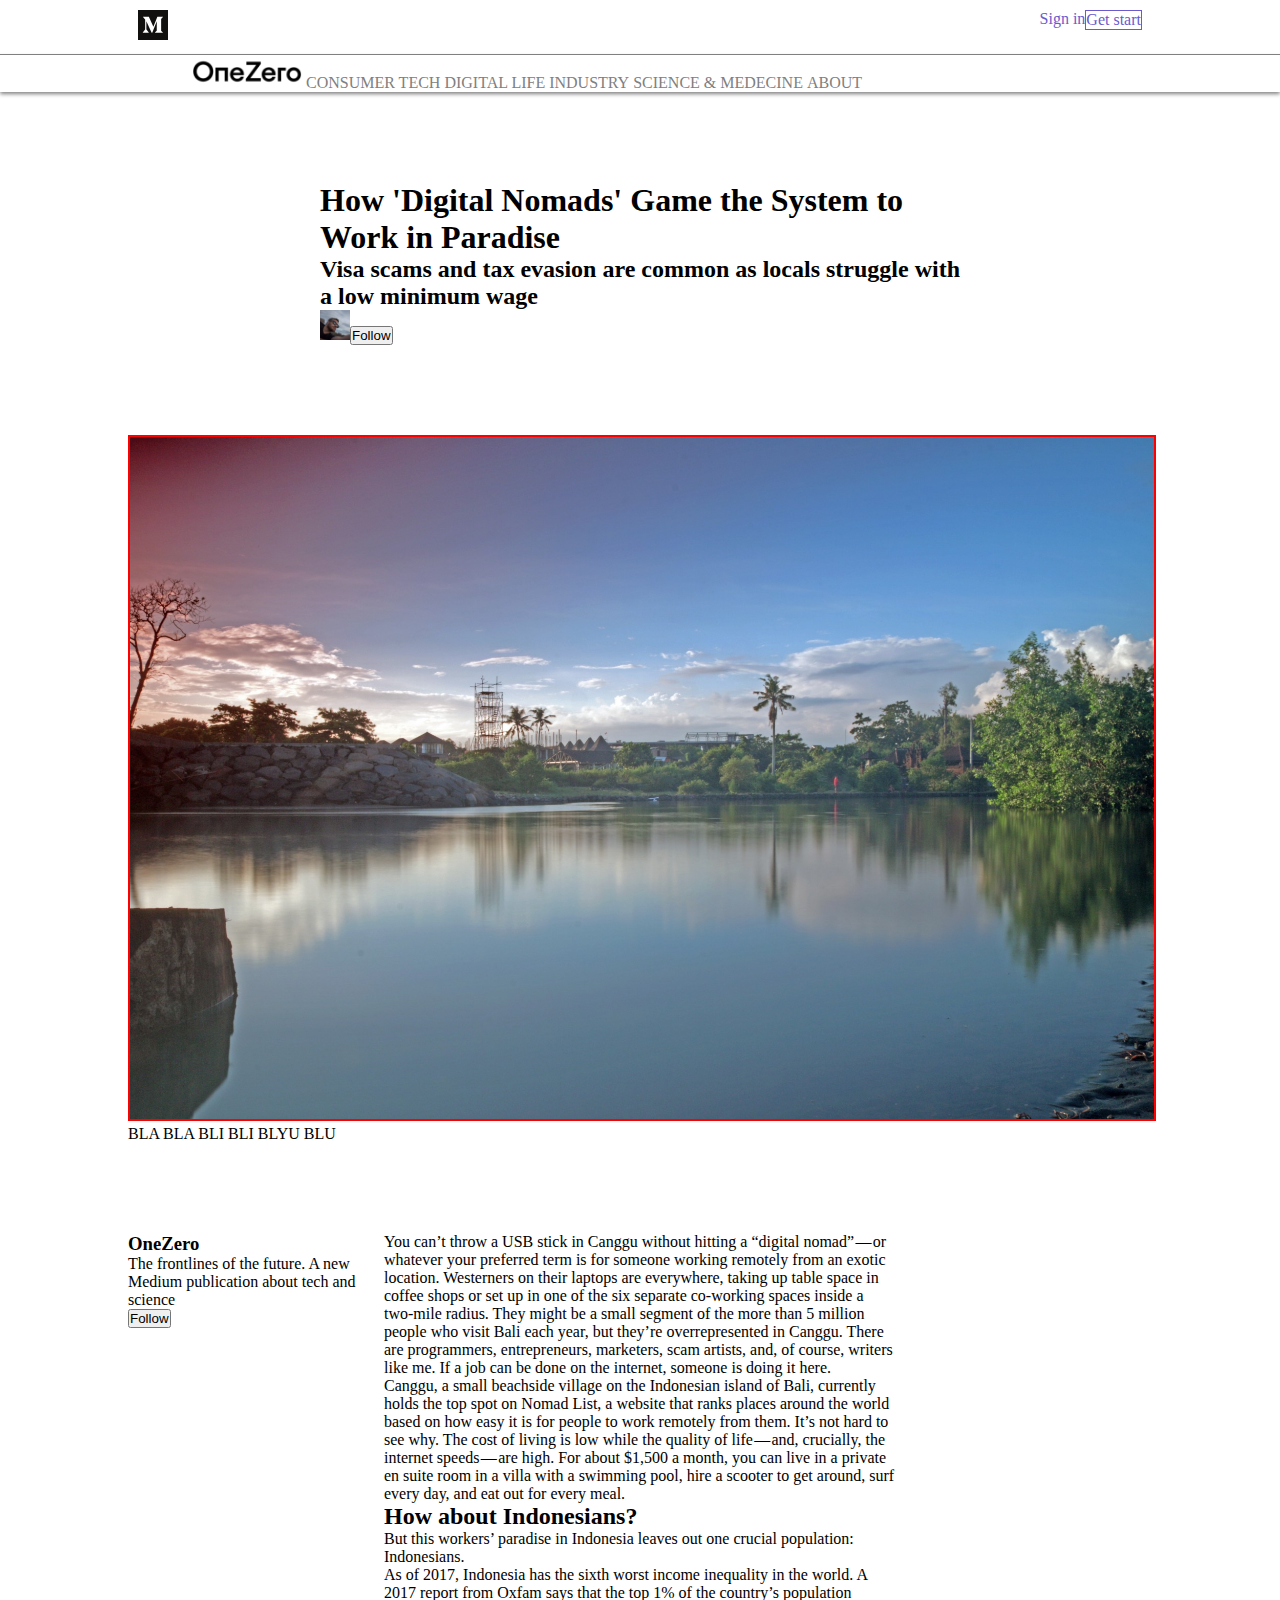
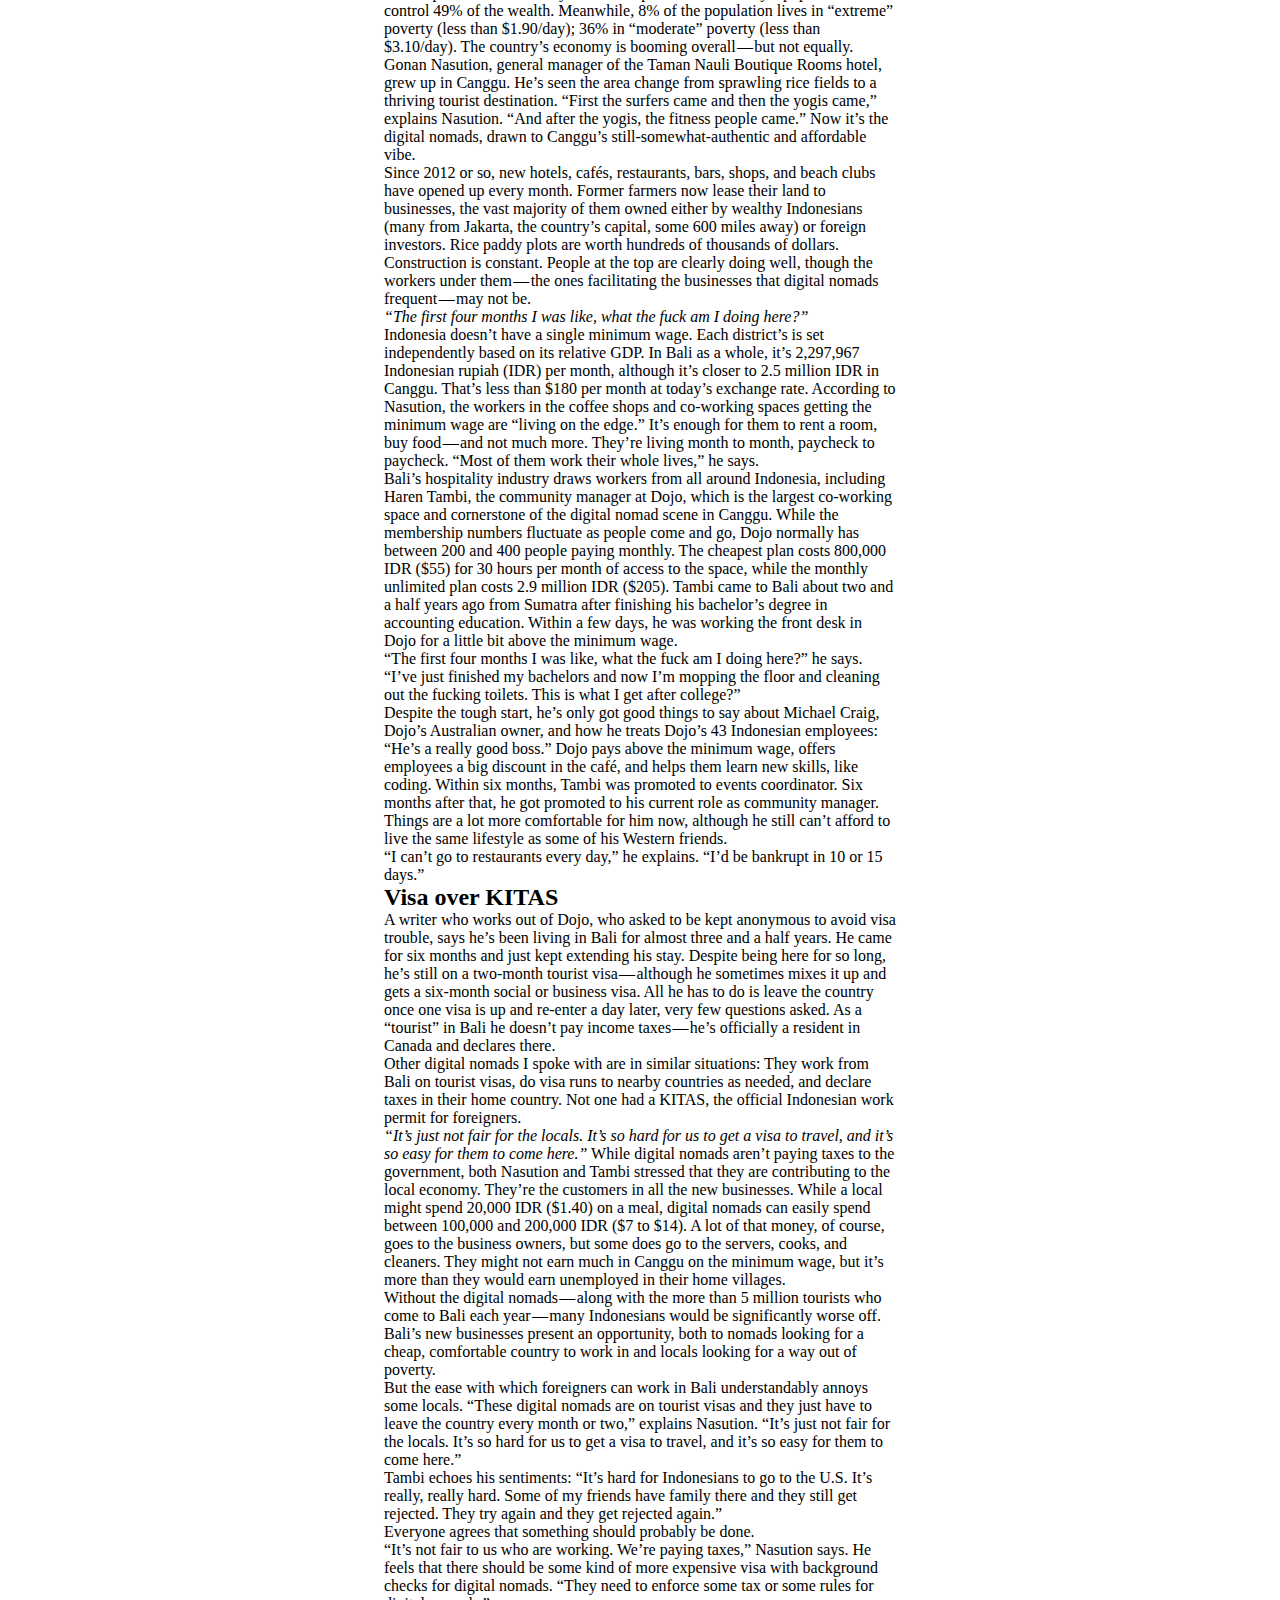
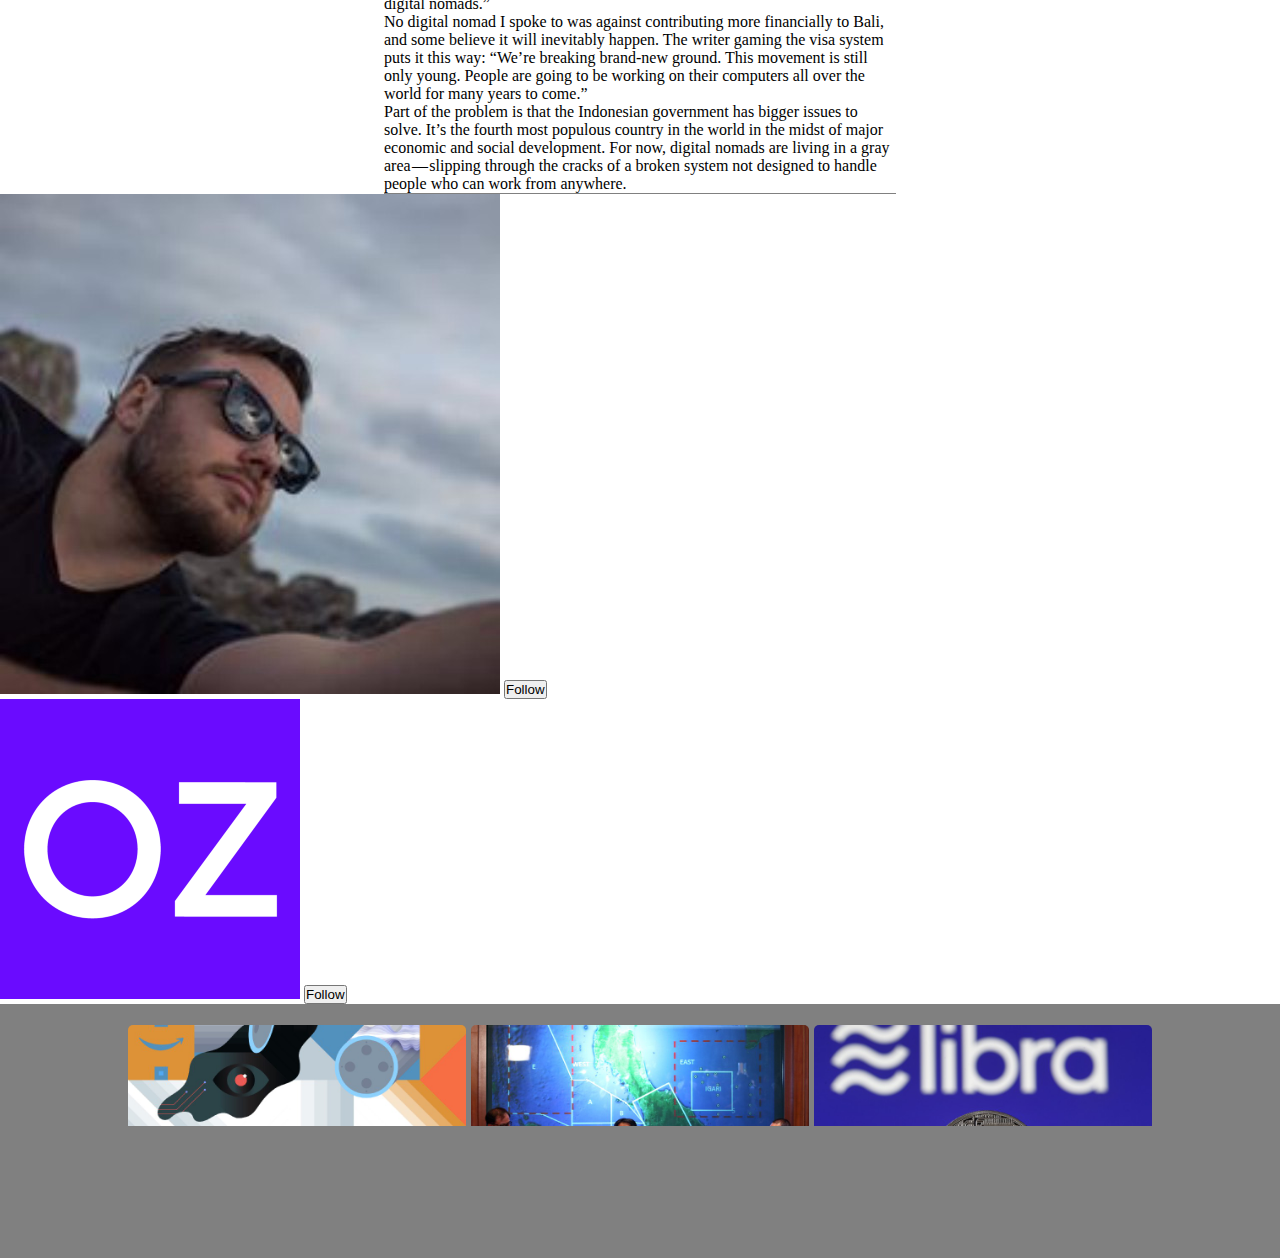
==== index.html @ bad37455 "First commit" ====
<!DOCTYPE html>
<html lang="fr">
<head>
	<title>One Zero</title>
	<meta charset="utf-8">
	<link rel="stylesheet" type="text/css" href="css/style.css">
</head>
<body>
	<!-- Navigation (MENU) -->
	<nav>
		
		<!-- Premiere barre de Navigation (MENU) -->
		<ul id=nav1>
			<li><img src="img/medium.svg" width="30px" height="30px"></li>
			<li class="nav1-1"><a href="#">Get start</a></li>
			<li class="nav1"><a href="#">Sign in</a></li>
			
		</ul>
		<!-- Deuxième barre de Navigation (MENU) -->
		<ul id="nav2">
			<li><img src="img/onezero.png" width="110px" height="auto"></li>
			<li class="nav2"><a href="#">CONSUMER TECH</a></li>
			<li class="nav2"><a href="#">DIGITAL LIFE</a></li>
			<li class="nav2"><a href="#">INDUSTRY</a></li>
			<li class="nav2"><a href="#">SCIENCE & MEDECINE</a></li>
			<li class="nav2"><a href="#">ABOUT</a></li>
		</ul>
	</nav>
	<!-- Section 1 -->
	<div id="section1">
		<h1>How 'Digital Nomads' Game the System to Work in Paradise</h1>
		<h2>Visa scams and tax evasion are common as locals struggle with a low minimum wage</h2>
		<img src="img/harry.jpeg" height="30px" width="30px"><button>Follow</button>
	</div>
	<!-- Section 2 -->
	<div id="section2">
		<img src="img/paradise.jpeg">
		<p> BLA BLA BLI BLI BLYU BLU </p>
		<!-- Faudra laisser un ptit commentaire dont j'connais même plus la balise askip -->
	</div>
	<!-- Section 3 -->
	<div id="section3">
		<h3>OneZero</h3>
		<p>The frontlines of the future. A new Medium publication about tech and science</p>
		<button>Follow</button>
	</div>
	<!-- Section 4 -->
	<section>
		<div id="section4">

<p>You can’t throw a USB stick in Canggu without hitting a “digital nomad” — or whatever your preferred term is for someone working remotely from an exotic location. Westerners on their laptops are everywhere, taking up table space in coffee shops or set up in one of the six separate co-working spaces inside a two-mile radius. They might be a small segment of the more than 5 million people who visit Bali each year, but they’re overrepresented in Canggu. There are programmers, entrepreneurs, marketers, scam artists, and, of course, writers like me. If a job can be done on the internet, someone is doing it here.</p>

<p>Canggu, a small beachside village on the Indonesian island of Bali, currently holds the top spot on Nomad List, a website that ranks places around the world based on how easy it is for people to work remotely from them. It’s not hard to see why. The cost of living is low while the quality of life — and, crucially, the internet speeds — are high. For about $1,500 a month, you can live in a private en suite room in a villa with a swimming pool, hire a scooter to get around, surf every day, and eat out for every meal.</p>

<h2> How about Indonesians? </h2>

<p>But this workers’ paradise in Indonesia leaves out one crucial population: Indonesians.</p>

<p>As of 2017, Indonesia has the sixth worst income inequality in the world. A 2017 report from Oxfam says that the top 1% of the country’s population control 49% of the wealth. Meanwhile, 8% of the population lives in “extreme” poverty (less than $1.90/day); 36% in “moderate” poverty (less than $3.10/day). The country’s economy is booming overall — but not equally.</p>

<p>Gonan Nasution, general manager of the Taman Nauli Boutique Rooms hotel, grew up in Canggu. He’s seen the area change from sprawling rice fields to a thriving tourist destination. “First the surfers came and then the yogis came,” explains Nasution. “And after the yogis, the fitness people came.” Now it’s the digital nomads, drawn to Canggu’s still-somewhat-authentic and affordable vibe.</p>

<p>Since 2012 or so, new hotels, cafés, restaurants, bars, shops, and beach clubs have opened up every month. Former farmers now lease their land to businesses, the vast majority of them owned either by wealthy Indonesians (many from Jakarta, the country’s capital, some 600 miles away) or foreign investors. Rice paddy plots are worth hundreds of thousands of dollars. Construction is constant. People at the top are clearly doing well, though the workers under them — the ones facilitating the businesses that digital nomads frequent — may not be.</p>

<i>“The first four months I was like, what the fuck am I doing here?”</i>

<p>Indonesia doesn’t have a single minimum wage. Each district’s is set independently based on its relative GDP. In Bali as a whole, it’s 2,297,967 Indonesian rupiah (IDR) per month, although it’s closer to 2.5 million IDR in Canggu. That’s less than $180 per month at today’s exchange rate. According to Nasution, the workers in the coffee shops and co-working spaces getting the minimum wage are “living on the edge.” It’s enough for them to rent a room, buy food — and not much more. They’re living month to month, paycheck to paycheck. “Most of them work their whole lives,” he says.</p>

<p>Bali’s hospitality industry draws workers from all around Indonesia, including Haren Tambi, the community manager at Dojo, which is the largest co-working space and cornerstone of the digital nomad scene in Canggu. While the membership numbers fluctuate as people come and go, Dojo normally has between 200 and 400 people paying monthly. The cheapest plan costs 800,000 IDR ($55) for 30 hours per month of access to the space, while the monthly unlimited plan costs 2.9 million IDR ($205). Tambi came to Bali about two and a half years ago from Sumatra after finishing his bachelor’s degree in accounting education. Within a few days, he was working the front desk in Dojo for a little bit above the minimum wage.</p>

<p>“The first four months I was like, what the fuck am I doing here?” he says. “I’ve just finished my bachelors and now I’m mopping the floor and cleaning out the fucking toilets. This is what I get after college?”</p>

<p>Despite the tough start, he’s only got good things to say about Michael Craig, Dojo’s Australian owner, and how he treats Dojo’s 43 Indonesian employees: “He’s a really good boss.” Dojo pays above the minimum wage, offers employees a big discount in the café, and helps them learn new skills, like coding. Within six months, Tambi was promoted to events coordinator. Six months after that, he got promoted to his current role as community manager. Things are a lot more comfortable for him now, although he still can’t afford to live the same lifestyle as some of his Western friends.</p>

<p>“I can’t go to restaurants every day,” he explains. “I’d be bankrupt in 10 or 15 days.”</p>

<h2> Visa over KITAS </h2>

<p>A writer who works out of Dojo, who asked to be kept anonymous to avoid visa trouble, says he’s been living in Bali for almost three and a half years. He came for six months and just kept extending his stay. Despite being here for so long, he’s still on a two-month tourist visa — although he sometimes mixes it up and gets a six-month social or business visa. All he has to do is leave the country once one visa is up and re-enter a day later, very few questions asked. As a “tourist” in Bali he doesn’t pay income taxes — he’s officially a resident in Canada and declares there.</p>

<p>Other digital nomads I spoke with are in similar situations: They work from Bali on tourist visas, do visa runs to nearby countries as needed, and declare taxes in their home country. Not one had a KITAS, the official Indonesian work permit for foreigners.</p>

<i>“It’s just not fair for the locals. It’s so hard for us to get a visa to travel, and it’s so easy for them to come here.”</i>

While digital nomads aren’t paying taxes to the government, both Nasution and Tambi stressed that they are contributing to the local economy. They’re the customers in all the new businesses. While a local might spend 20,000 IDR ($1.40) on a meal, digital nomads can easily spend between 100,000 and 200,000 IDR ($7 to $14). A lot of that money, of course, goes to the business owners, but some does go to the servers, cooks, and cleaners. They might not earn much in Canggu on the minimum wage, but it’s more than they would earn unemployed in their home villages.</p>

<p>Without the digital nomads — along with the more than 5 million tourists who come to Bali each year — many Indonesians would be significantly worse off. Bali’s new businesses present an opportunity, both to nomads looking for a cheap, comfortable country to work in and locals looking for a way out of poverty.</p>

<p>But the ease with which foreigners can work in Bali understandably annoys some locals. “These digital nomads are on tourist visas and they just have to leave the country every month or two,” explains Nasution. “It’s just not fair for the locals. It’s so hard for us to get a visa to travel, and it’s so easy for them to come here.”</p>

<p>Tambi echoes his sentiments: “It’s hard for Indonesians to go to the U.S. It’s really, really hard. Some of my friends have family there and they still get rejected. They try again and they get rejected again.”</p>
<p>Everyone agrees that something should probably be done.</p>

<p>“It’s not fair to us who are working. We’re paying taxes,” Nasution says. He feels that there should be some kind of more expensive visa with background checks for digital nomads. “They need to enforce some tax or some rules for digital nomads.”</p>
<p>No digital nomad I spoke to was against contributing more financially to Bali, and some believe it will inevitably happen. The writer gaming the visa system puts it this way: “We’re breaking brand-new ground. This movement is still only young. People are going to be working on their computers all over the world for many years to come.”</p>

<p>Part of the problem is that the Indonesian government has bigger issues to solve. It’s the fourth most populous country in the world in the midst of major economic and social development. For now, digital nomads are living in a gray area — slipping through the cracks of a broken system not designed to handle people who can work from anywhere.<p>
		</div>
	</section>
	<!-- Section 5 -->
	<div id="section5">
		<div>
			<img src="img/harry.jpeg">
			<button>Follow</button>
		</div>

		<div>
			<img src="img/oz.png">
			<button>Follow</button>
		</div>
	</div>
	<!-- Section 6 -->
	<div id="section6">
		<div class="bloclink">
		<div class="link1">
			<a href="amazon.fr"><img src="img/amazon.jpeg"></a>

		</div>
		<div class="link2">
			<a href=""><img src="img/malaysia.jpeg"></a>

		</div>
		<div class="link3">
			<a href=""><img src="img/libra.jpeg"></a>

		</div>
	</div>
</div>
</body>
</html>
---- css/style.css ----
* {
	margin: 0;
	padding: 0;
	/*text-align: center;*/
}

/*///////////MENU//////////*/

#nav1{
	border-bottom: 1px solid grey;
	padding: 10px;
}
	#nav1 li{
		display: inline-flex;
	}
	#nav1 a{
		text-decoration: none;
		color: #6A5ACD;
	}
	#nav1 img{
		margin-left: 10vw;
	}
	.nav1{
		float: right;
	}
	.nav1-1{
		float:right;
		border:1px solid #6A5ACD;
		margin-right: 10vw;
	}

#nav2{
	box-shadow: 0px 2px 4px grey;
	padding-left: 5vw;
}

	#nav2 li{
		display: inline-flex;
	}
	#nav2 a{
		text-decoration: none;
		color: grey;
	}
	#nav2 img{
		margin-left: 10vw;
	}
/* SECTION1 */
div#section1{
	margin-top: 10vh;
	width: 50vw;
	margin-left: 25vw;
}

/* SECTION2 */

div#section2{
	margin-top: 10vh;
	width: 80vw;
	margin-left: 10vw;
}
div#section2 img{
	width: 80vw;
	border: red 2px solid;
}

/* SECTION3 */

div#section3{
	margin-top: 10vh;
	width: 20vw;
	margin-left: 10vw;
	float: left;
}

div#section4{
	margin-top: 10vh;
	width: 40vw;
	margin-left: 30vw;

	border-bottom: 1px solid grey;
}
/*
div#section5 img{
	width: 80vw;
	margin-left: 30vw;
	border: red 2px solid;
}
*/
div#section6{
	background-color: grey;
	padding-bottom: 10%;

}


.bloclink{
	width: 80vw;
	margin-left: 10vw;
}
.link1 img{
	width: 33%;
	float:left;
	border-top-right-radius: 5px;
	border-top-left-radius:  5px;
}

.link2 img{
	width: 33%;
	float: left;
	margin-right: 0.5%;
	margin-left: 0.5%;
	border-top-right-radius: 5px;
	border-top-left-radius:  5px;
}

.link3 img{
	width:33%;
	border-top-right-radius: 5px;
	border-top-left-radius:  5px;
}

div#section6 img{
	margin-top: 2%;
}
/*///////////MENU//////////*/
/*
#nav1{
	width:80vw;
}
#nav2{
	width:80vw;
}


#nav2 a{
	text-decoration: none;
}
.nav2{float:right;}


/*///////////////////*/


.img img{
	width: 100%;
}


/*////////////////////////*/




/*/////////TEXTE///////////*/


div#section1{
	width:80vw;
	width: 50%;
	margin-top: 40px;
	padding : 0px 100px 0px 10px;
	margin-left: 20%;
}
div#section3{
	width: 20%;
	margin-top: 40px;
	float: left;
	display:inline-block;

}

div#section4{
	width: 50%;
	margin-top: 40px;
	padding : 0px 100px 0px 10px;
	margin-left: 20%;

}  */
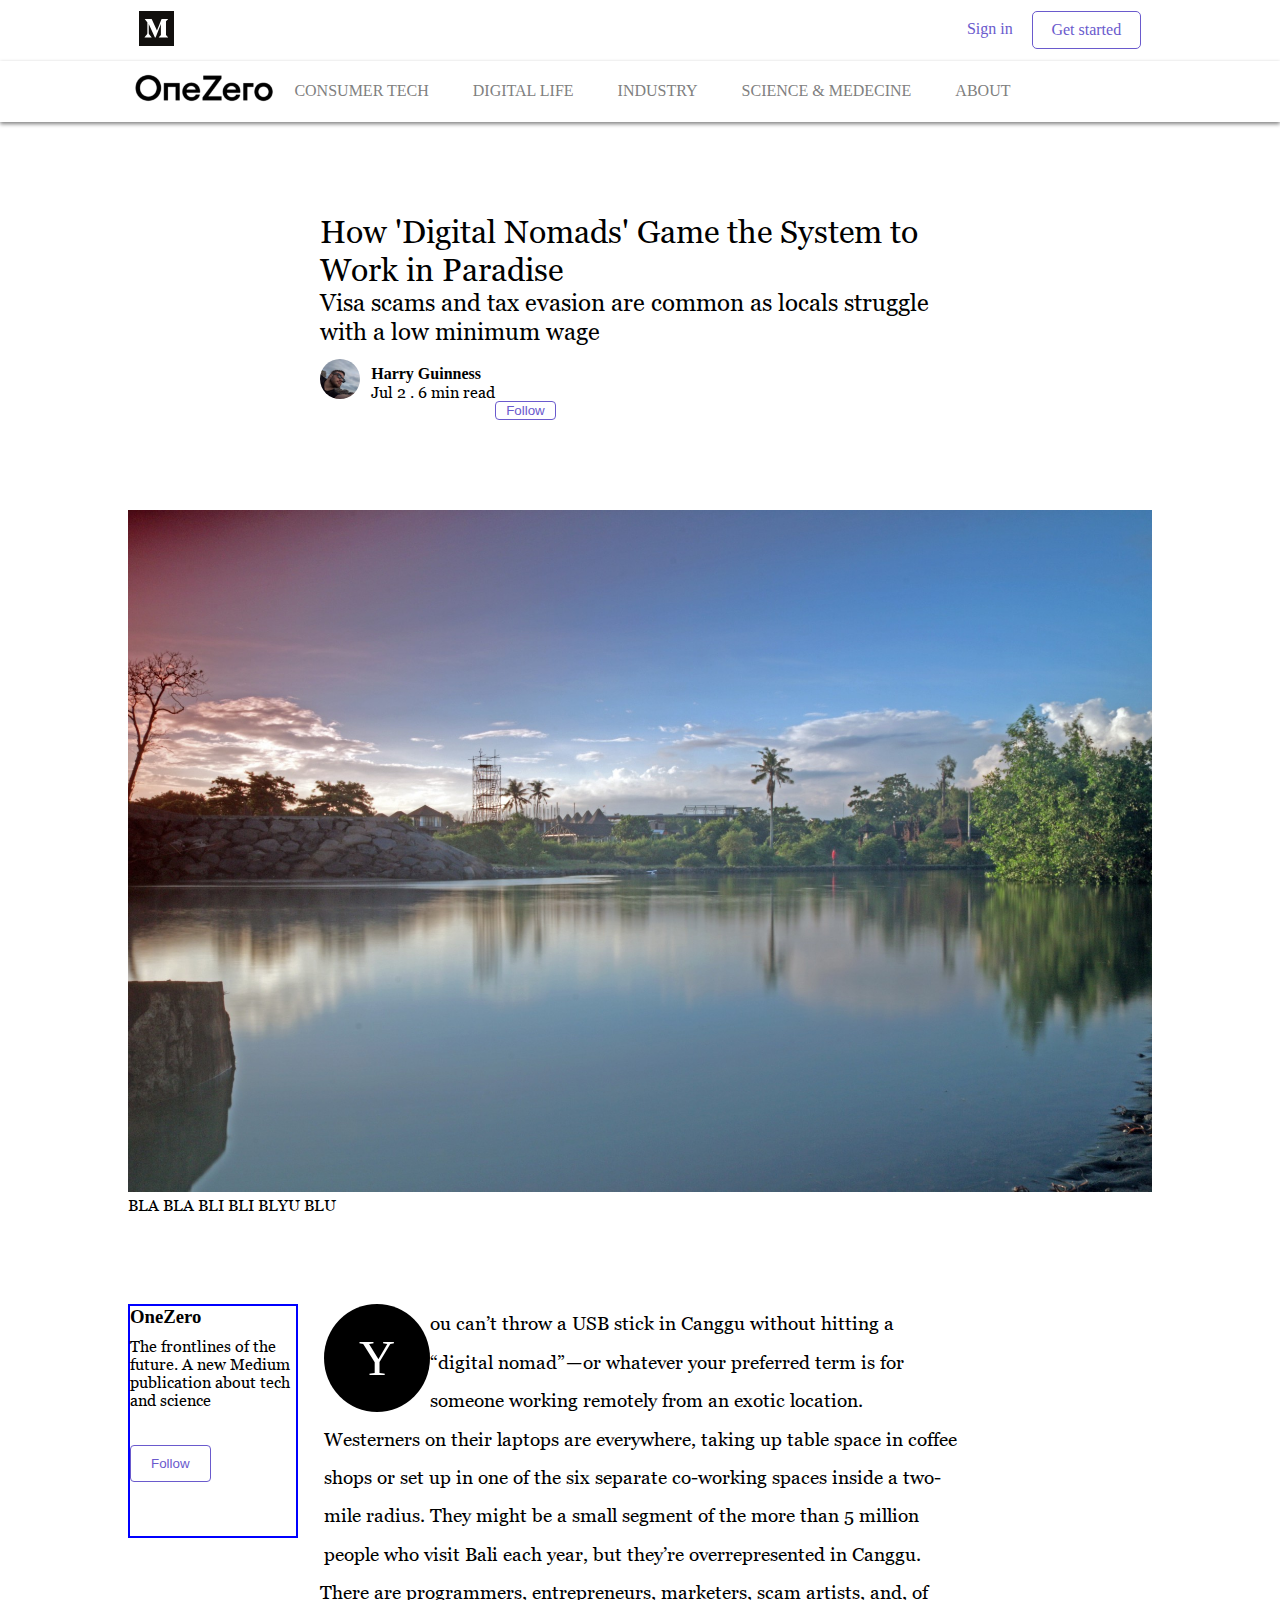
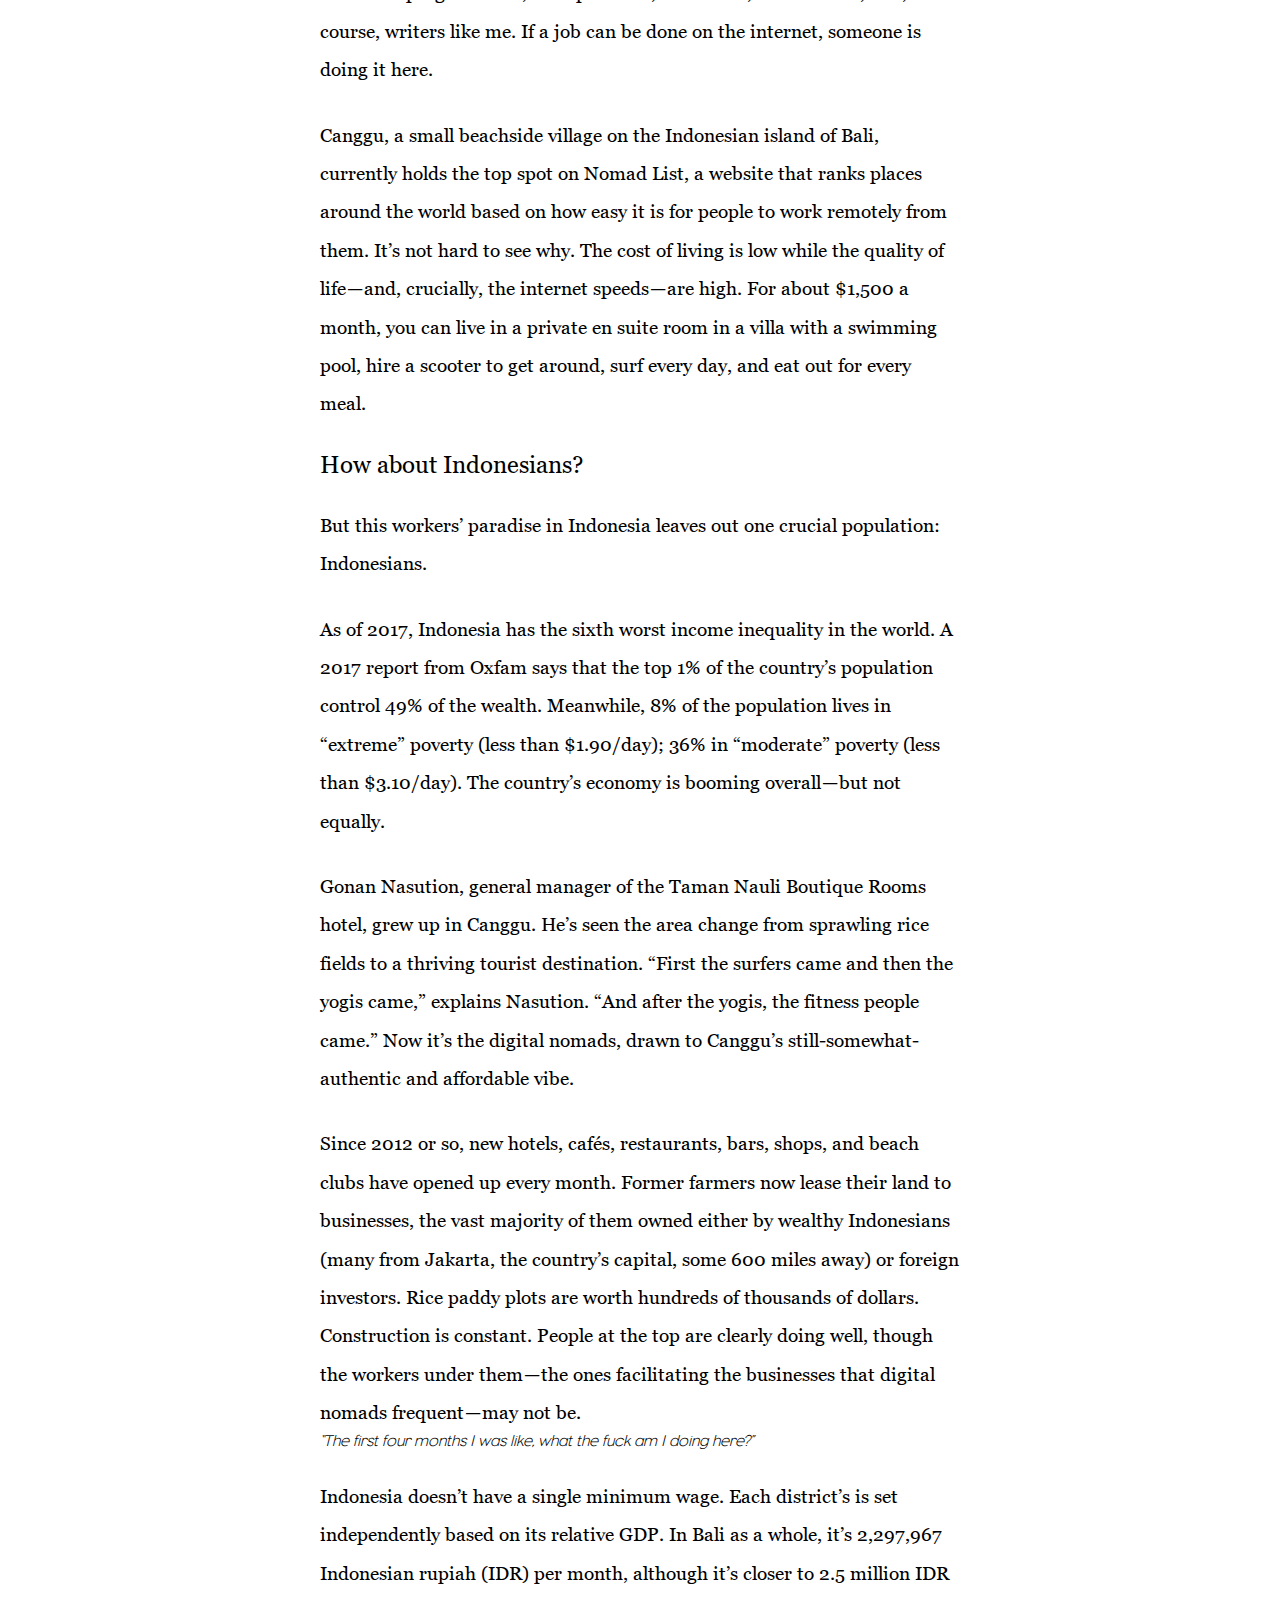
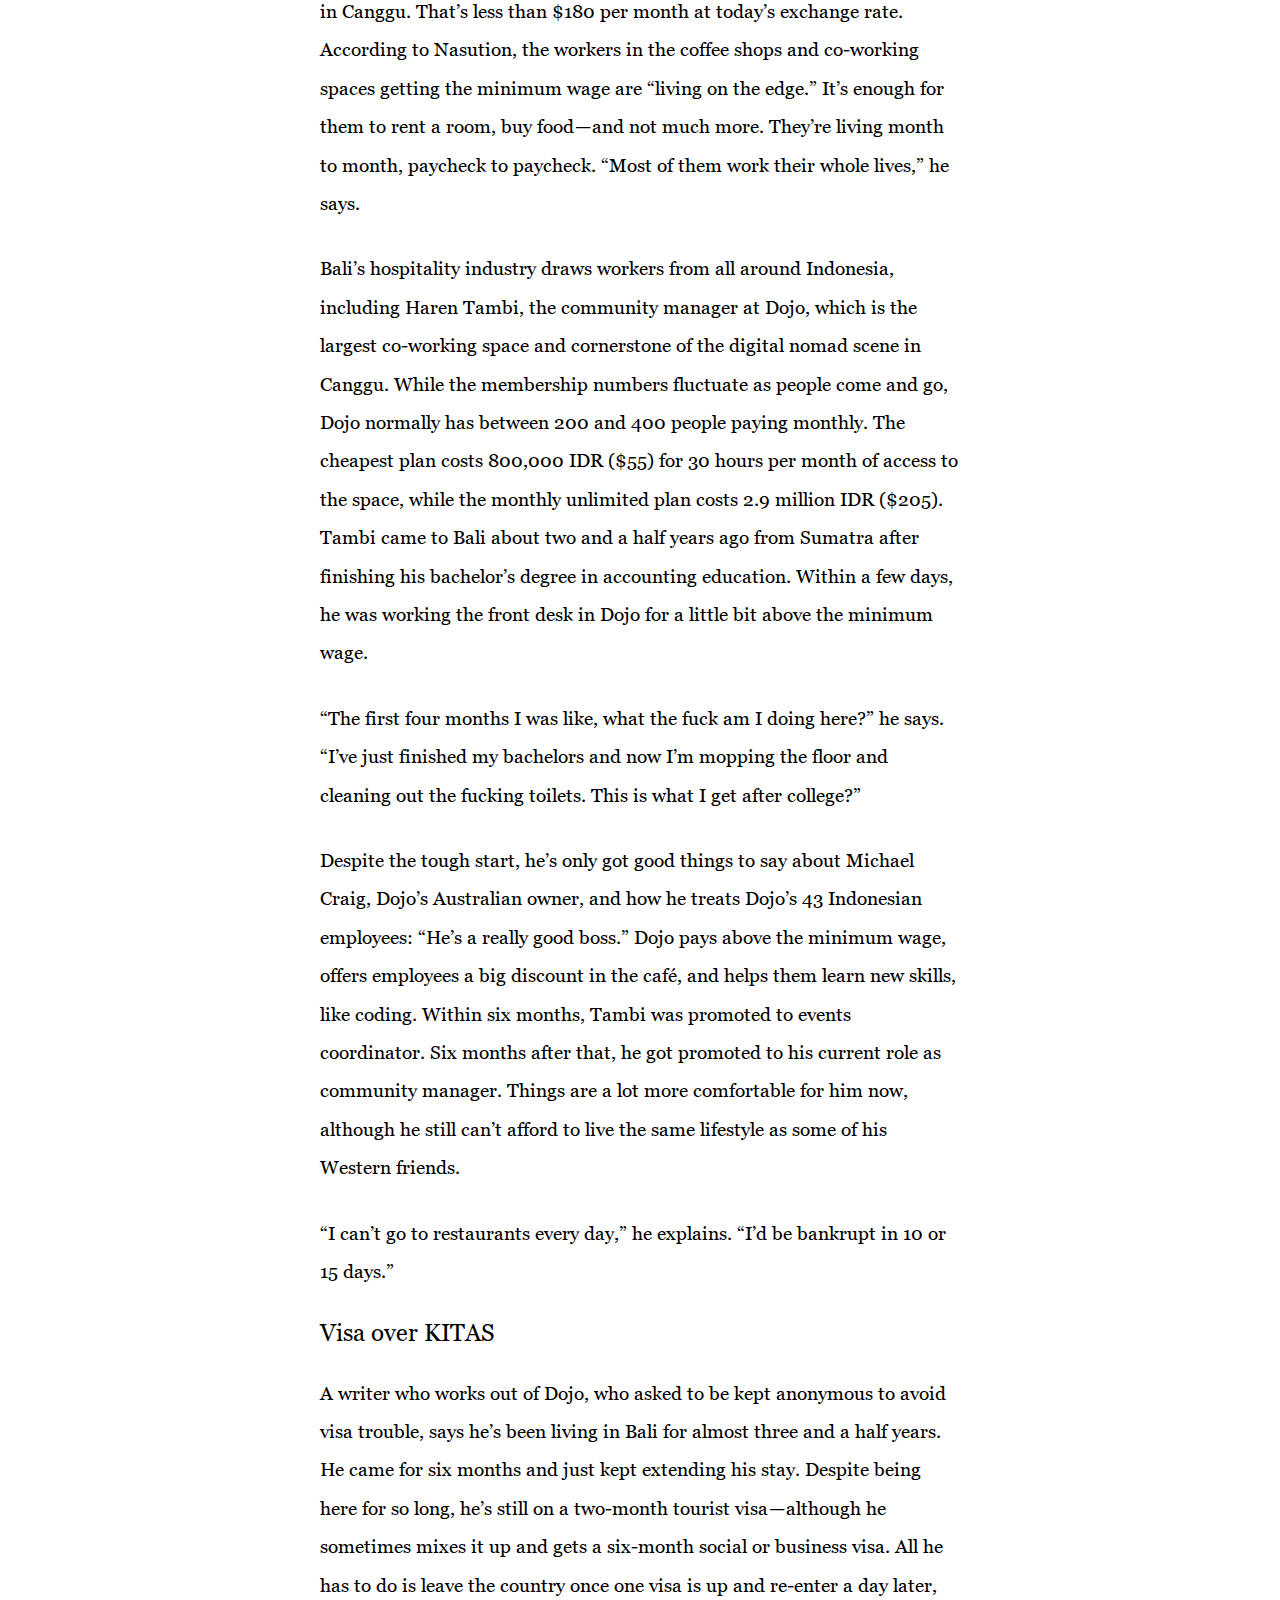
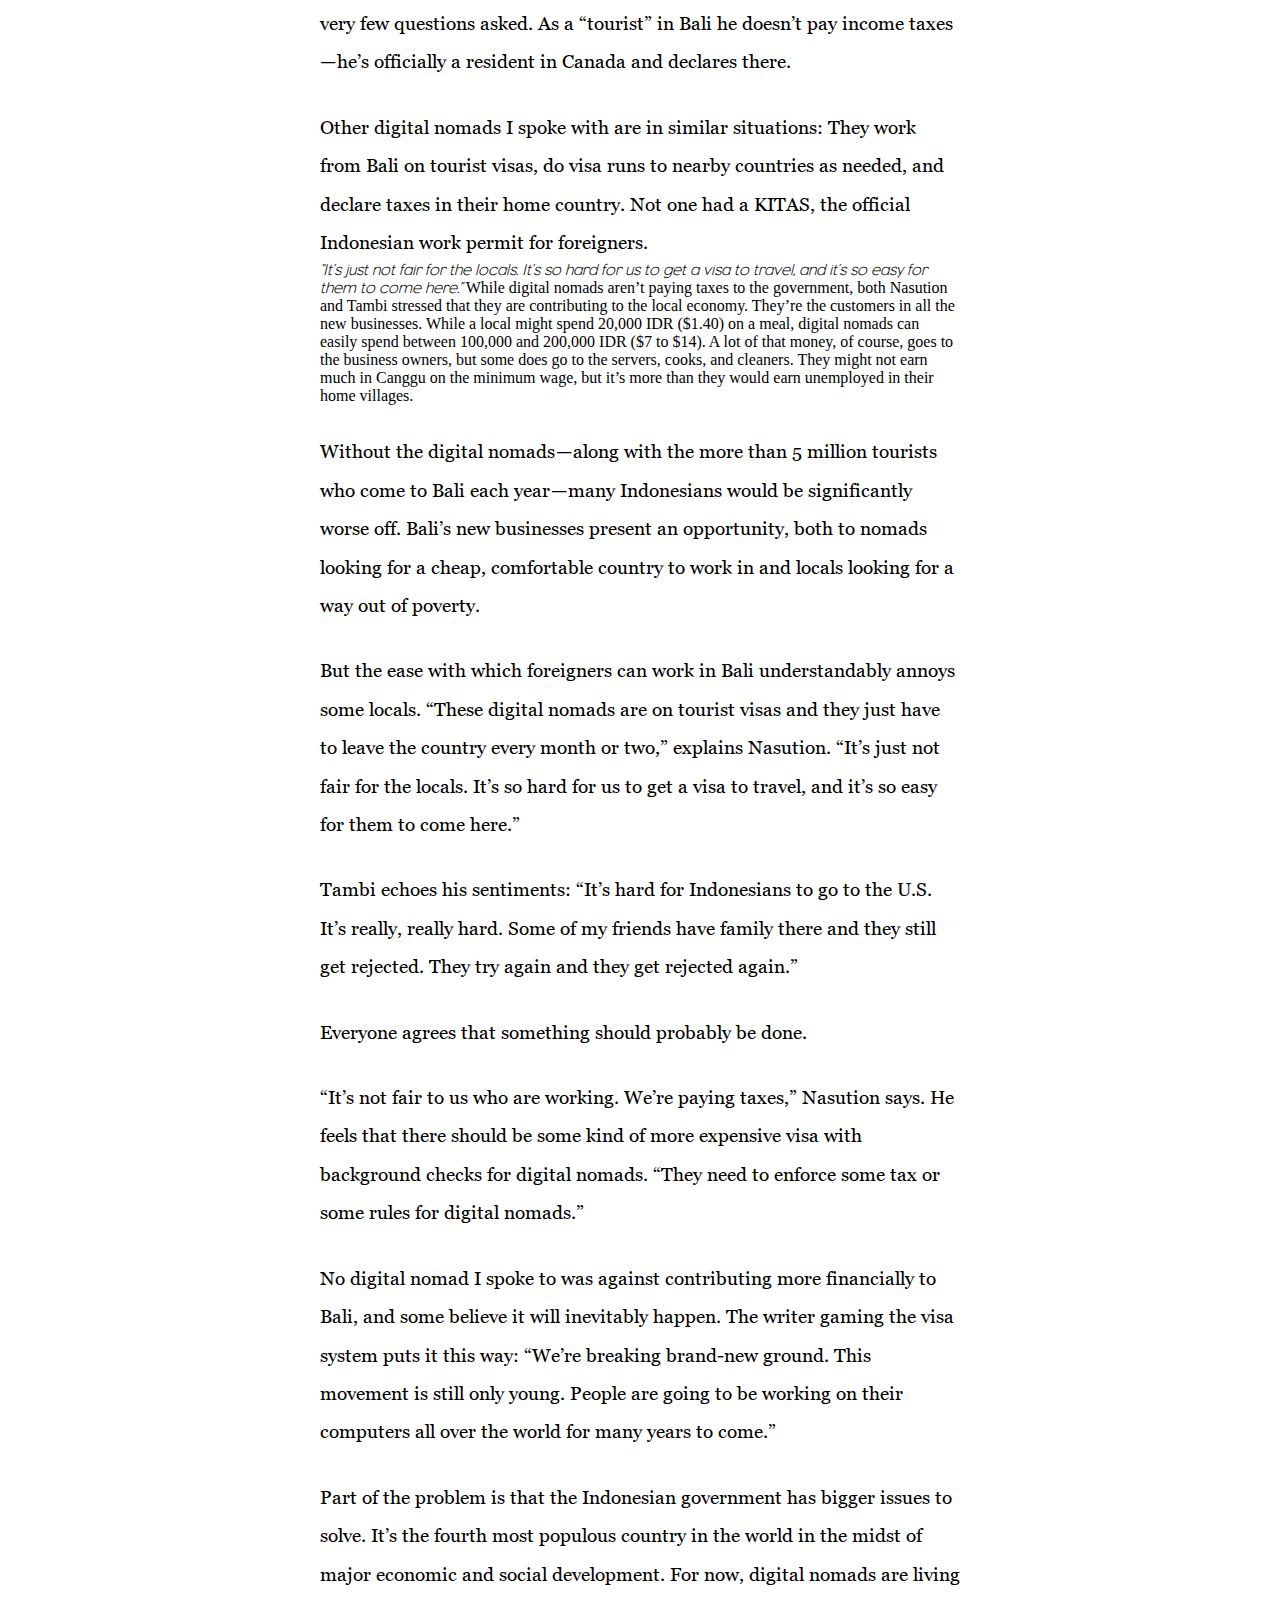
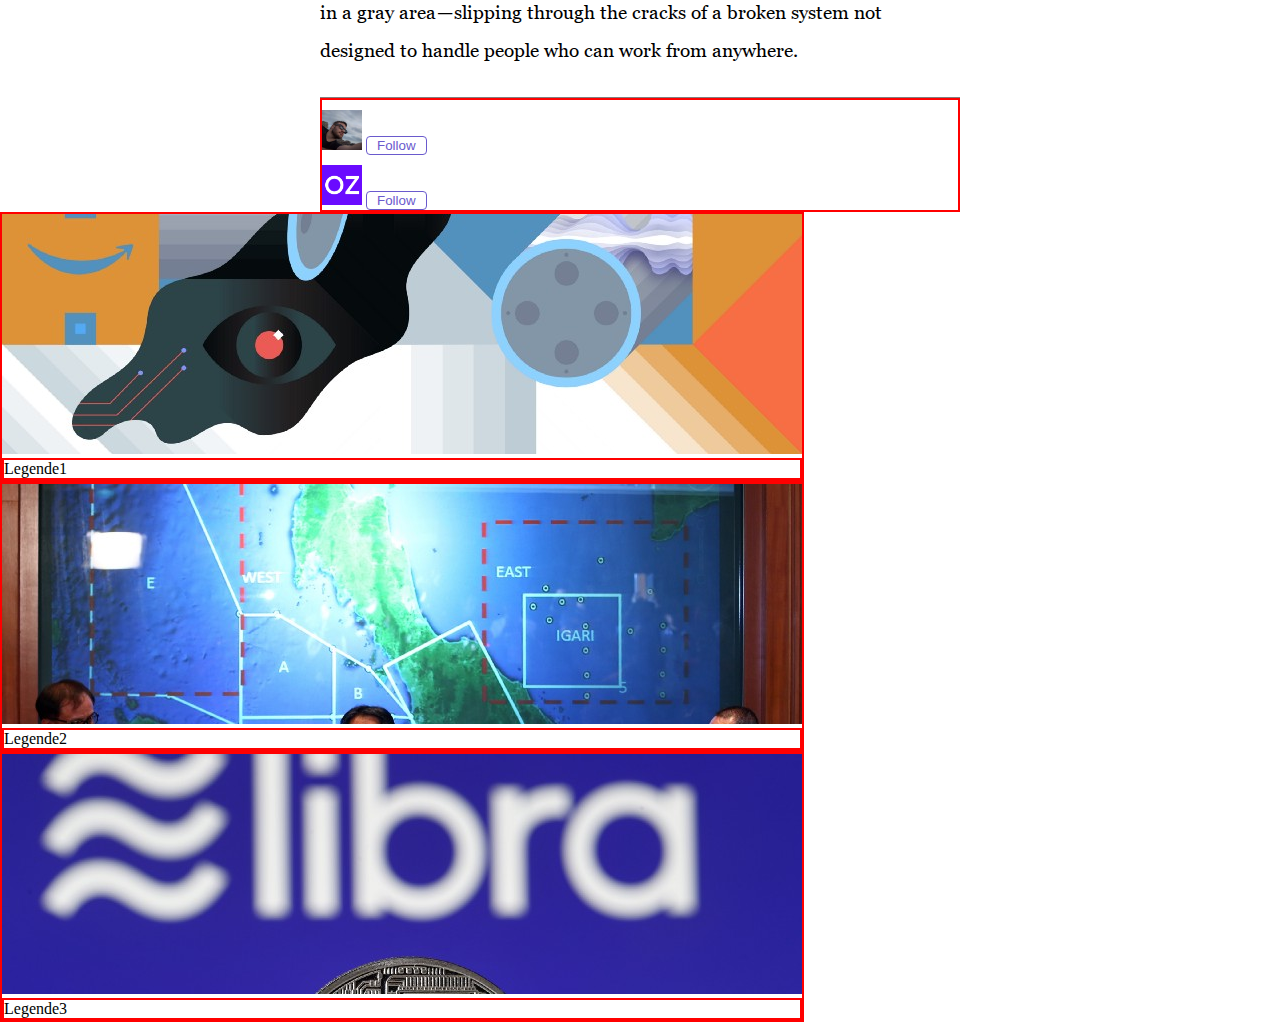
==== commit 27639c0a: "Second commit" ====
--- a/index.html
+++ b/index.html
@@ -4,21 +4,21 @@
 	<title>One Zero</title>
 	<meta charset="utf-8">
 	<link rel="stylesheet" type="text/css" href="css/style.css">
+	<link rel="stylesheet" type="text/css" href="css/fonts.css">
 </head>
 <body>
+			<!-- Barre du haut -->
+		<div id=nav1>
+			<img src="img/medium.svg" width="35px" height="35px">
+			<a class="nav1-1" href="#">Get started</a>
+			<a class="nav1" href="#">Sign in</a>
+			
+		</div>
 	<!-- Navigation (MENU) -->
 	<nav>
-		
-		<!-- Premiere barre de Navigation (MENU) -->
-		<ul id=nav1>
-			<li><img src="img/medium.svg" width="30px" height="30px"></li>
-			<li class="nav1-1"><a href="#">Get start</a></li>
-			<li class="nav1"><a href="#">Sign in</a></li>
-			
-		</ul>
-		<!-- Deuxième barre de Navigation (MENU) -->
+
+		<img src="img/onezero.png" width="140px" height="auto" style="margin-top:0.5%; margin-left:10.5vw;float:left">
 		<ul id="nav2">
-			<li><img src="img/onezero.png" width="110px" height="auto"></li>
 			<li class="nav2"><a href="#">CONSUMER TECH</a></li>
 			<li class="nav2"><a href="#">DIGITAL LIFE</a></li>
 			<li class="nav2"><a href="#">INDUSTRY</a></li>
@@ -30,7 +30,14 @@
 	<div id="section1">
 		<h1>How 'Digital Nomads' Game the System to Work in Paradise</h1>
 		<h2>Visa scams and tax evasion are common as locals struggle with a low minimum wage</h2>
-		<img src="img/harry.jpeg" height="30px" width="30px"><button>Follow</button>
+		<img src="img/harry.jpeg" height="40px" width="40px" style="float:left; display: block; border-radius: 100%; margin: 2% 0">
+	</div>
+		<div class="blocx">
+			<div style="float:left">
+		<h4>Harry Guinness</h4>
+		<p>Jul 2 . 6 min read</p>
+	</div>
+		<button>Follow</button>
 	</div>
 	<!-- Section 2 -->
 	<div id="section2">
@@ -41,14 +48,14 @@
 	<!-- Section 3 -->
 	<div id="section3">
 		<h3>OneZero</h3>
-		<p>The frontlines of the future. A new Medium publication about tech and science</p>
-		<button>Follow</button>
+		<p style="margin-top: 1vh">The frontlines of the future. A new Medium publication about tech and science</p>
+		<button class="button">Follow</button>
 	</div>
 	<!-- Section 4 -->
 	<section>
 		<div id="section4">
 
-<p>You can’t throw a USB stick in Canggu without hitting a “digital nomad” — or whatever your preferred term is for someone working remotely from an exotic location. Westerners on their laptops are everywhere, taking up table space in coffee shops or set up in one of the six separate co-working spaces inside a two-mile radius. They might be a small segment of the more than 5 million people who visit Bali each year, but they’re overrepresented in Canggu. There are programmers, entrepreneurs, marketers, scam artists, and, of course, writers like me. If a job can be done on the internet, someone is doing it here.</p>
+<span style="font-size:50px; float:left; border-radius:50%; background-color: black; padding: 25px 35px; color: white;">Y</span><p>ou can’t throw a USB stick in Canggu without hitting a “digital nomad” — or whatever your preferred term is for someone working remotely from an exotic location. Westerners on their laptops are everywhere, taking up table space in coffee shops or set up in one of the six separate co-working spaces inside a two-mile radius. They might be a small segment of the more than 5 million people who visit Bali each year, but they’re overrepresented in Canggu. There are programmers, entrepreneurs, marketers, scam artists, and, of course, writers like me. If a job can be done on the internet, someone is doing it here.</p>
 
 <p>Canggu, a small beachside village on the Indonesian island of Bali, currently holds the top spot on Nomad List, a website that ranks places around the world based on how easy it is for people to work remotely from them. It’s not hard to see why. The cost of living is low while the quality of life — and, crucially, the internet speeds — are high. For about $1,500 a month, you can live in a private en suite room in a villa with a swimming pool, hire a scooter to get around, surf every day, and eat out for every meal.</p>
 
@@ -100,30 +107,30 @@
 	<!-- Section 5 -->
 	<div id="section5">
 		<div>
-			<img src="img/harry.jpeg">
+			<img src="img/harry.jpeg" height="40px" width="40px">
 			<button>Follow</button>
 		</div>
 
 		<div>
-			<img src="img/oz.png">
+			<img src="img/oz.png" height="40px" width="40px">
 			<button>Follow</button>
 		</div>
 	</div>
 	<!-- Section 6 -->
 	<div id="section6">
 		<div class="bloclink">
-		<div class="link1">
+
+		<figure><div class="link1">
 			<a href="amazon.fr"><img src="img/amazon.jpeg"></a>
+		</div><figcaption>Legende1</figcaption></figure>
 
-		</div>
-		<div class="link2">
+		<figure><div class="link2">
 			<a href=""><img src="img/malaysia.jpeg"></a>
+		</div><figcaption>Legende2</figcaption></figure>
 
-		</div>
-		<div class="link3">
+		<figure><div class="link3">
 			<a href=""><img src="img/libra.jpeg"></a>
-
-		</div>
+		</div><figcaption>Legende3</figcaption></figure>
 	</div>
 </div>
 </body>
--- a/css/style.css
+++ b/css/style.css
@@ -1,3 +1,4 @@
+/*/////////////////GENERAL////////////////*/
 
 * {
 	margin: 0;
@@ -5,38 +6,61 @@
 	/*text-align: center;*/
 }
 
+button{
+  	background-color: transparent;
+  	color: #6A5ACD;
+  	padding: 1px 10px;
+  	border: 1px solid #6A5ACD;
+ 	border-radius: 4px;
+  	cursor: pointer;
+  	margin-top: 4vh;
+}
+
+h1, h2, p{
+	font-family:'Georgia Regular';font-weight:normal;
+}
+i{
+	font-family:'IT Encore Sans Light Regular';font-weight:normal;
+}
 /*///////////MENU//////////*/
 
 #nav1{
-	border-bottom: 1px solid grey;
-	padding: 10px;
+	border-bottom: 0px solid grey;
+	padding: 11px;
 }
 	#nav1 li{
-		display: inline-flex;
+		
 	}
 	#nav1 a{
 		text-decoration: none;
 		color: #6A5ACD;
+		display: inline-flex;
 	}
 	#nav1 img{
 		margin-left: 10vw;
 	}
 	.nav1{
 		float: right;
+		padding: 0.7% 1.5%;
 	}
 	.nav1-1{
 		float:right;
 		border:1px solid #6A5ACD;
 		margin-right: 10vw;
+		padding: 0.7% 1.5%;
+		border-radius: 5px;
 	}
 
 #nav2{
 	box-shadow: 0px 2px 4px grey;
 	padding-left: 5vw;
+	padding-top: 0.5vw;
+	padding-bottom: 0.5vw;
 }
 
 	#nav2 li{
 		display: inline-flex;
+		padding: 15px 20px;
 	}
 	#nav2 a{
 		text-decoration: none;
@@ -52,6 +76,10 @@
 	margin-left: 25vw;
 }
 
+div.blocx{
+	margin: 1.5%;
+	margin-left: 29vw;
+}
 /* SECTION2 */
 
 div#section2{
@@ -59,70 +87,99 @@
 	width: 80vw;
 	margin-left: 10vw;
 }
-div#section2 img{
-	width: 80vw;
-	border: red 2px solid;
-}
+	div#section2 img{
+		width: 80vw;
+	}
 
 /* SECTION3 */
 
 div#section3{
 	margin-top: 10vh;
-	width: 20vw;
+	margin-right: 2vw;
+	width: 13vw;
 	margin-left: 10vw;
 	float: left;
-}
+	padding-bottom: 6vh;
+	border-bottom: 1px solid grey;
+	border: 2px solid blue;
+}
+
+.button{
+  	background-color: transparent;
+  	color: #6A5ACD;
+  	padding: 10px 20px;
+  	border: 1px solid #6A5ACD;
+ 	border-radius: 4px;
+  	cursor: pointer;
+  	margin-top: 4vh;
+}
+/* SECTION4 */
 
 div#section4{
 	margin-top: 10vh;
-	width: 40vw;
-	margin-left: 30vw;
-
+	width: 50vw;
+	margin-left: 25vw;
 	border-bottom: 1px solid grey;
 }
+	div#section4 p{
+		margin-top: 3vh;
+		line-height: 2em;
+		font-size: 1.2em;
+	}
+	div#section4 h2{
+		margin-top: 3vh;
+	}
+
+div#section5{
+	margin-left: 25vw;
+	margin-right: 25vw;
+	border: red 2px solid;
+}
+
 /*
-div#section5 img{
-	width: 80vw;
-	margin-left: 30vw;
-	border: red 2px solid;
-}
-*/
 div#section6{
 	background-color: grey;
 	padding-bottom: 10%;
 
 }
-
-
-.bloclink{
-	width: 80vw;
-	margin-left: 10vw;
-}
-.link1 img{
-	width: 33%;
-	float:left;
-	border-top-right-radius: 5px;
-	border-top-left-radius:  5px;
-}
-
-.link2 img{
-	width: 33%;
-	float: left;
-	margin-right: 0.5%;
-	margin-left: 0.5%;
-	border-top-right-radius: 5px;
-	border-top-left-radius:  5px;
-}
-
-.link3 img{
-	width:33%;
-	border-top-right-radius: 5px;
-	border-top-left-radius:  5px;
-}
-
+	.bloclink{
+		width: 80vw;
+		margin-left: 10vw;
+	}
+/*	.link1 img{
+			width: 33%;
+			float:left;
+			border-top-right-radius: 5px;
+			border-top-left-radius:  5px;
+		}
+
+		.link2 img{
+			width: 33%;
+			float: left;
+			margin-right: 0.5%;
+			margin-left: 0.5%;
+			border-top-right-radius: 5px;
+			border-top-left-radius:  5px;
+		}
+
+		.link3 img{
+			width:33%;
+			border-top-right-radius: 5px;
+			border-top-left-radius:  5px;
+		} */
+
+
+figcaption{
+	border: 2px solid red;
+}
+figure{float:left;
+	border: 2px solid red;
+}
+/*
 div#section6 img{
 	margin-top: 2%;
-}
+} */
+
 /*///////////MENU//////////*/
 /*
 #nav1{
--- a/css/fonts.css
+++ b/css/fonts.css
@@ -0,0 +1,68 @@
+/*///////////////////FONT-FACE//////////////////*/
+
+
+
+/*/////////ENCORE SANS//////////*/
+@font-face {
+font-family: 'IT Encore Sans Book Regular';
+font-style: normal;
+font-weight: normal;
+src: local('IT Encore Sans Book Regular'), url('../fonts/IT Encore Sans Book.woff') format('woff');
+}
+
+
+@font-face {
+font-family: 'IT Encore Sans Light Regular';
+font-style: normal;
+font-weight: normal;
+src: local('IT Encore Sans Light Regular'), url('../fonts/IT Encore Sans Light.woff') format('woff');
+}
+
+
+@font-face {
+font-family: 'IT Encore Sans Black Regular';
+font-style: normal;
+font-weight: normal;
+src: local('IT Encore Sans Black Regular'), url('../fonts/IT Encore Sans Black.woff') format('woff');
+}
+
+
+@font-face {
+font-family: 'IT Encore Sans Bold Regular';
+font-style: normal;
+font-weight: normal;
+src: local('IT Encore Sans Bold Regular'), url('../fonts/IT Encore Sans Bold.woff') format('woff');
+}
+
+/*///////////GEORGIA/////////*/
+
+@font-face {
+font-family: 'Georgia Regular';
+font-style: normal;
+font-weight: normal;
+src: local('Georgia Regular'), url('../fonts/georgia.woff') format('woff');
+}
+
+
+@font-face {
+font-family: 'Georgia Italic';
+font-style: normal;
+font-weight: normal;
+src: local('Georgia Italic'), url('../fonts/georgiai.woff') format('woff');
+}
+
+
+@font-face {
+font-family: 'Georgia Bold';
+font-style: normal;
+font-weight: normal;
+src: local('Georgia Bold'), url('../fonts/georgiab.woff') format('woff');
+}
+
+
+@font-face {
+font-family: 'Georgia Bold Italic';
+font-style: normal;
+font-weight: normal;
+src: local('Georgia Bold Italic'), url('../fonts/georgiaz.woff') format('woff');
+}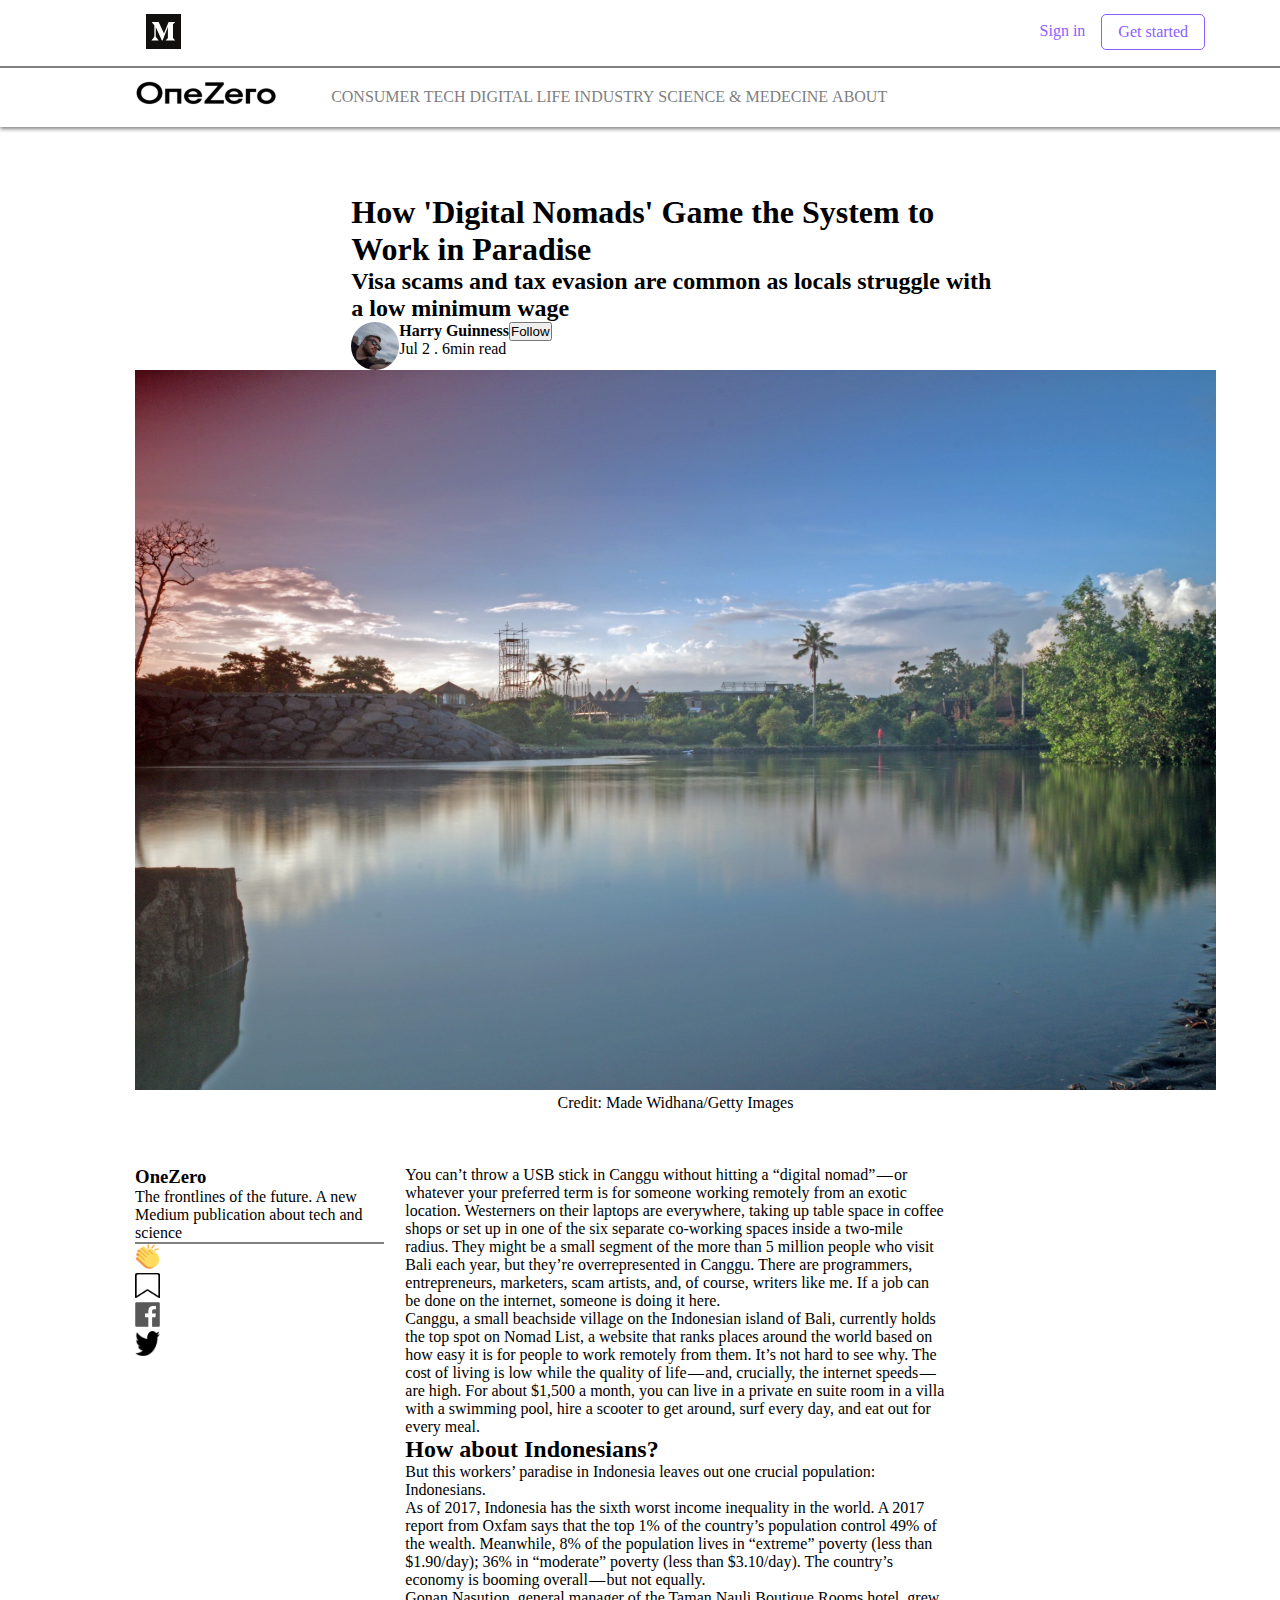
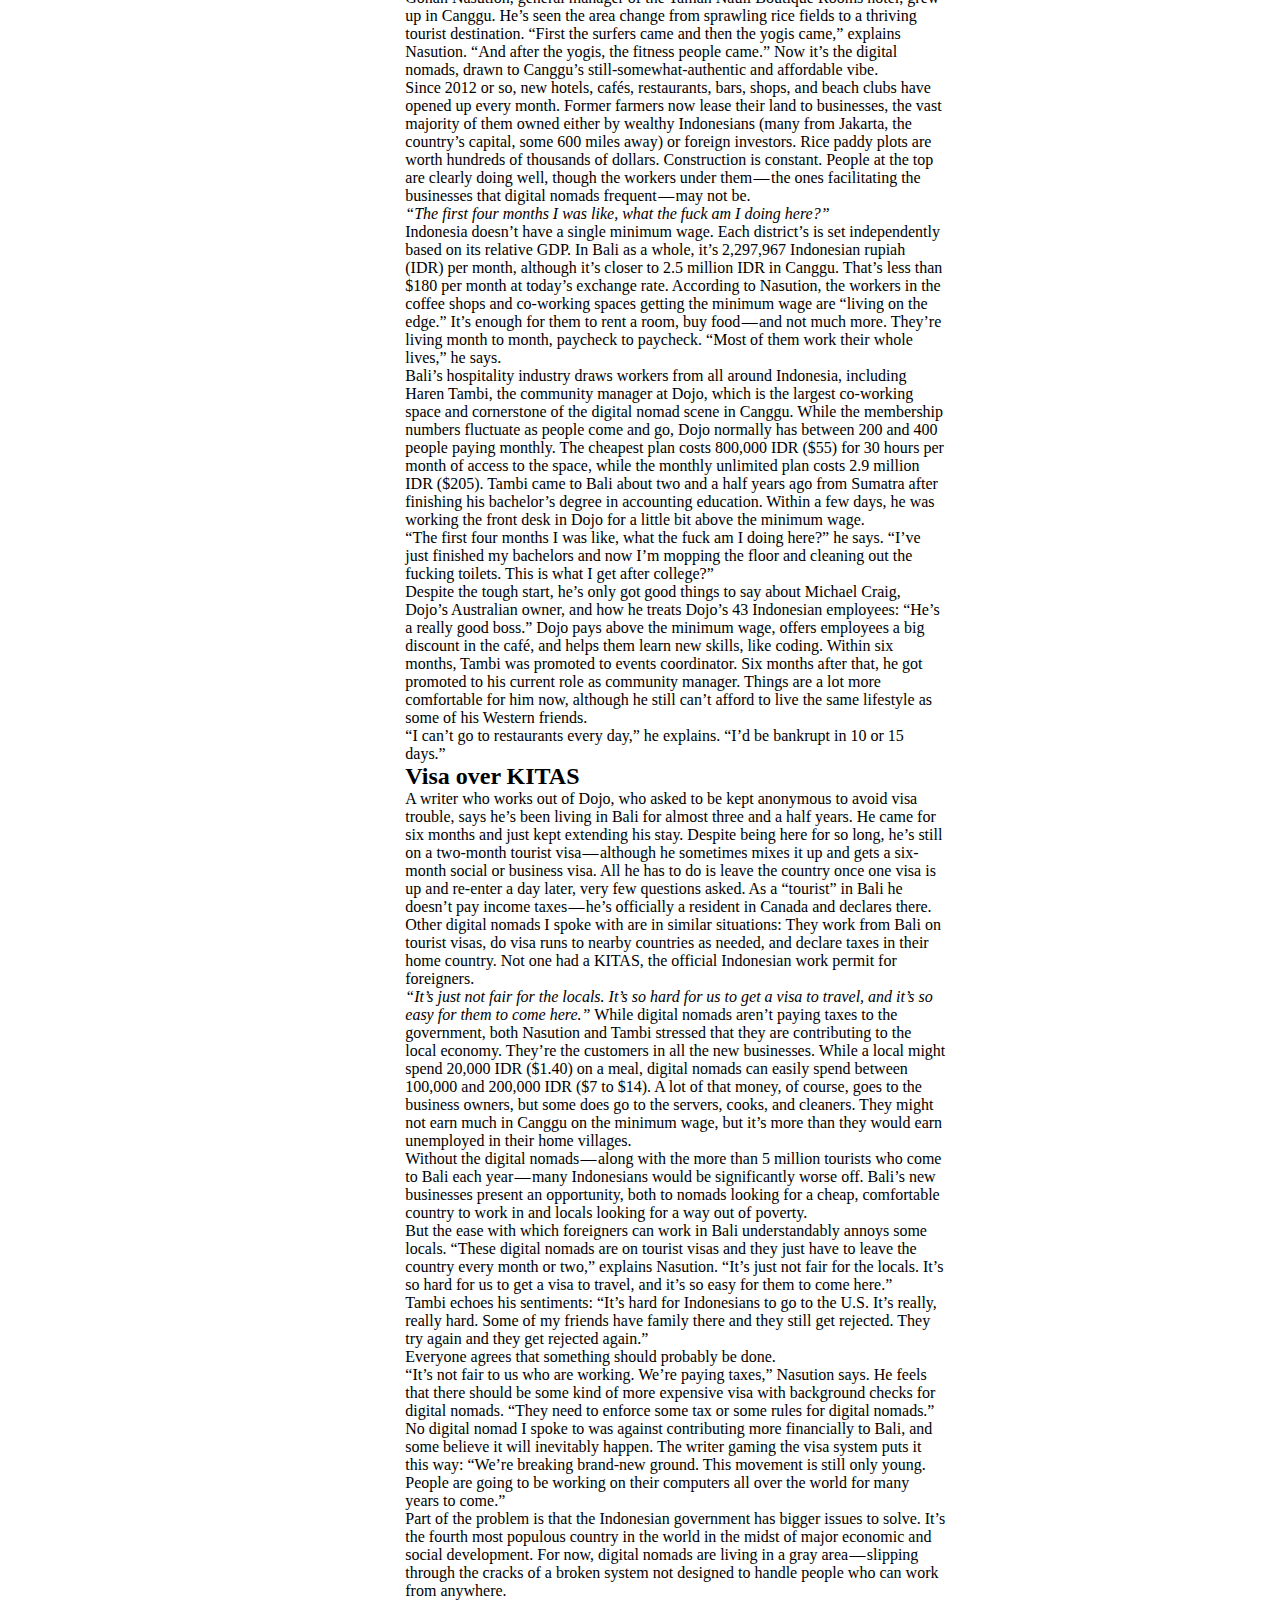
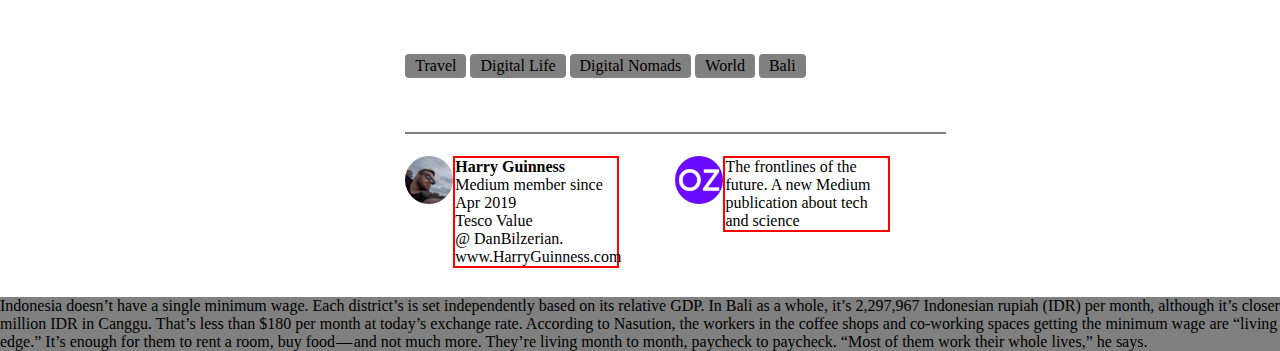
==== commit a51965f6: "third commit" ====
--- a/index.html
+++ b/index.html
@@ -1,137 +1,158 @@
 <!DOCTYPE html>
-<html lang="fr">
+<html>
 <head>
-	<title>One Zero</title>
 	<meta charset="utf-8">
 	<link rel="stylesheet" type="text/css" href="css/style.css">
-	<link rel="stylesheet" type="text/css" href="css/fonts.css">
+	<title>One Zero</title>
 </head>
 <body>
-			<!-- Barre du haut -->
-		<div id=nav1>
-			<img src="img/medium.svg" width="35px" height="35px">
-			<a class="nav1-1" href="#">Get started</a>
-			<a class="nav1" href="#">Sign in</a>
-			
-		</div>
-	<!-- Navigation (MENU) -->
+	<!-- MENU 1 -->
+	<div id="nav1">
+		<img src="img/medium.svg" width="35px" height="35px" style="margin-left: 10%;">
+		<a class="nav1-1" href="#">Get started</a>
+		<a class="nav1-2" href="#">Sign in</a>
+	</div>
+	<!-- MENU 2 -->
 	<nav>
-
-		<img src="img/onezero.png" width="140px" height="auto" style="margin-top:0.5%; margin-left:10.5vw;float:left">
+		<img src="img/onezero.png" width="142px" height="36px" style="margin: 0.5% 4% 0% 10%;float:left">
 		<ul id="nav2">
-			<li class="nav2"><a href="#">CONSUMER TECH</a></li>
-			<li class="nav2"><a href="#">DIGITAL LIFE</a></li>
-			<li class="nav2"><a href="#">INDUSTRY</a></li>
-			<li class="nav2"><a href="#">SCIENCE & MEDECINE</a></li>
-			<li class="nav2"><a href="#">ABOUT</a></li>
+			<li class="nav2-1"><a href="#">CONSUMER TECH</a></li>
+			<li class="nav2-1"><a href="#">DIGITAL LIFE</a></li>
+			<li class="nav2-1"><a href="#">INDUSTRY</a></li>
+			<li class="nav2-1"><a href="#">SCIENCE & MEDECINE</a></li>
+			<li class="nav2-1"><a href="#">ABOUT</a></li>
 		</ul>
 	</nav>
-	<!-- Section 1 -->
-	<div id="section1">
-		<h1>How 'Digital Nomads' Game the System to Work in Paradise</h1>
-		<h2>Visa scams and tax evasion are common as locals struggle with a low minimum wage</h2>
-		<img src="img/harry.jpeg" height="40px" width="40px" style="float:left; display: block; border-radius: 100%; margin: 2% 0">
+	<div id="all">
+		<!-- SECTION 1 -->
+		<section>
+			<div id="section1">
+				<h1>How 'Digital Nomads' Game the System to Work in Paradise</h1>
+				<h2>Visa scams and tax evasion are common as locals struggle with a low minimum wage</h2>
+					<div id="follow1">
+						<img src="img/harry.jpeg">
+						<div id="follow1-1">
+							<h4>Harry Guinness</h4>
+							<p>Jul 2 . 6min read</p>
+						</div>
+					</div>
+					<button>Follow</button>
+			</div>
+			<img src="">
+		</section>
+		<!-- SECTION 2 -->
+		<section>
+			<div id="section2">
+				<figure>
+					<img src="img/paradise.jpeg">
+					<figcaption>Credit: Made Widhana/Getty Images</figcaption>
+				</figure>
+			</div>
+		</section>
+		<!-- SECTION 3 -->
+		<section>
+			<div id="section3">
+				<div id="section3-1">
+				<h3>OneZero</h3>
+				<p>The frontlines of the future. A new Medium publication about tech and science</p>	
+				</div>
+				<div id="section3-2">
+					<img src="img/clap.png"><br/>
+					<img src="img/bookmark.png"><br/>
+					<img src="img/facebook.png"><br/>
+					<img src="img/twitter.png"><br/>
+				</div>
+			</div>
+		</section>
+		<!-- SECTION 4 -->
+		<section>
+			<div id="section4">
+				<p>You can’t throw a USB stick in Canggu without hitting a “digital nomad” — or whatever your preferred term is for someone working remotely from an exotic location. Westerners on their laptops are everywhere, taking up table space in coffee shops or set up in one of the six separate co-working spaces inside a two-mile radius. They might be a small segment of the more than 5 million people who visit Bali each year, but they’re overrepresented in Canggu. There are programmers, entrepreneurs, marketers, scam artists, and, of course, writers like me. If a job can be done on the internet, someone is doing it here.</p>
+
+				<p>Canggu, a small beachside village on the Indonesian island of Bali, currently holds the top spot on Nomad List, a website that ranks places around the world based on how easy it is for people to work remotely from them. It’s not hard to see why. The cost of living is low while the quality of life — and, crucially, the internet speeds — are high. For about $1,500 a month, you can live in a private en suite room in a villa with a swimming pool, hire a scooter to get around, surf every day, and eat out for every meal.</p>
+
+				<h2> How about Indonesians? </h2>
+
+				<p>But this workers’ paradise in Indonesia leaves out one crucial population: Indonesians.</p>
+
+				<p>As of 2017, Indonesia has the sixth worst income inequality in the world. A 2017 report from Oxfam says that the top 1% of the country’s population control 49% of the wealth. Meanwhile, 8% of the population lives in “extreme” poverty (less than $1.90/day); 36% in “moderate” poverty (less than $3.10/day). The country’s economy is booming overall — but not equally.</p>
+
+				<p>Gonan Nasution, general manager of the Taman Nauli Boutique Rooms hotel, grew up in Canggu. He’s seen the area change from sprawling rice fields to a thriving tourist destination. “First the surfers came and then the yogis came,” explains Nasution. “And after the yogis, the fitness people came.” Now it’s the digital nomads, drawn to Canggu’s still-somewhat-authentic and affordable vibe.</p>
+
+				<p>Since 2012 or so, new hotels, cafés, restaurants, bars, shops, and beach clubs have opened up every month. Former farmers now lease their land to businesses, the vast majority of them owned either by wealthy Indonesians (many from Jakarta, the country’s capital, some 600 miles away) or foreign investors. Rice paddy plots are worth hundreds of thousands of dollars. Construction is constant. People at the top are clearly doing well, though the workers under them — the ones facilitating the businesses that digital nomads frequent — may not be.</p>
+
+				<i>“The first four months I was like, what the fuck am I doing here?”</i>
+
+				<p>Indonesia doesn’t have a single minimum wage. Each district’s is set independently based on its relative GDP. In Bali as a whole, it’s 2,297,967 Indonesian rupiah (IDR) per month, although it’s closer to 2.5 million IDR in Canggu. That’s less than $180 per month at today’s exchange rate. According to Nasution, the workers in the coffee shops and co-working spaces getting the minimum wage are “living on the edge.” It’s enough for them to rent a room, buy food — and not much more. They’re living month to month, paycheck to paycheck. “Most of them work their whole lives,” he says.</p>
+
+				<p>Bali’s hospitality industry draws workers from all around Indonesia, including Haren Tambi, the community manager at Dojo, which is the largest co-working space and cornerstone of the digital nomad scene in Canggu. While the membership numbers fluctuate as people come and go, Dojo normally has between 200 and 400 people paying monthly. The cheapest plan costs 800,000 IDR ($55) for 30 hours per month of access to the space, while the monthly unlimited plan costs 2.9 million IDR ($205). Tambi came to Bali about two and a half years ago from Sumatra after finishing his bachelor’s degree in accounting education. Within a few days, he was working the front desk in Dojo for a little bit above the minimum wage.</p>
+
+				<p>“The first four months I was like, what the fuck am I doing here?” he says. “I’ve just finished my bachelors and now I’m mopping the floor and cleaning out the fucking toilets. This is what I get after college?”</p>
+
+				<p>Despite the tough start, he’s only got good things to say about Michael Craig, Dojo’s Australian owner, and how he treats Dojo’s 43 Indonesian employees: “He’s a really good boss.” Dojo pays above the minimum wage, offers employees a big discount in the café, and helps them learn new skills, like coding. Within six months, Tambi was promoted to events coordinator. Six months after that, he got promoted to his current role as community manager. Things are a lot more comfortable for him now, although he still can’t afford to live the same lifestyle as some of his Western friends.</p>
+
+				<p>“I can’t go to restaurants every day,” he explains. “I’d be bankrupt in 10 or 15 days.”</p>
+
+				<h2> Visa over KITAS </h2>
+
+				<p>A writer who works out of Dojo, who asked to be kept anonymous to avoid visa trouble, says he’s been living in Bali for almost three and a half years. He came for six months and just kept extending his stay. Despite being here for so long, he’s still on a two-month tourist visa — although he sometimes mixes it up and gets a six-month social or business visa. All he has to do is leave the country once one visa is up and re-enter a day later, very few questions asked. As a “tourist” in Bali he doesn’t pay income taxes — he’s officially a resident in Canada and declares there.</p>
+
+				<p>Other digital nomads I spoke with are in similar situations: They work from Bali on tourist visas, do visa runs to nearby countries as needed, and declare taxes in their home country. Not one had a KITAS, the official Indonesian work permit for foreigners.</p>
+
+				<i>“It’s just not fair for the locals. It’s so hard for us to get a visa to travel, and it’s so easy for them to come here.”</i>
+
+				While digital nomads aren’t paying taxes to the government, both Nasution and Tambi stressed that they are contributing to the local economy. They’re the customers in all the new businesses. While a local might spend 20,000 IDR ($1.40) on a meal, digital nomads can easily spend between 100,000 and 200,000 IDR ($7 to $14). A lot of that money, of course, goes to the business owners, but some does go to the servers, cooks, and cleaners. They might not earn much in Canggu on the minimum wage, but it’s more than they would earn unemployed in their home villages.</p>
+
+				<p>Without the digital nomads — along with the more than 5 million tourists who come to Bali each year — many Indonesians would be significantly worse off. Bali’s new businesses present an opportunity, both to nomads looking for a cheap, comfortable country to work in and locals looking for a way out of poverty.</p>
+
+				<p>But the ease with which foreigners can work in Bali understandably annoys some locals. “These digital nomads are on tourist visas and they just have to leave the country every month or two,” explains Nasution. “It’s just not fair for the locals. It’s so hard for us to get a visa to travel, and it’s so easy for them to come here.”</p>
+
+				<p>Tambi echoes his sentiments: “It’s hard for Indonesians to go to the U.S. It’s really, really hard. Some of my friends have family there and they still get rejected. They try again and they get rejected again.”</p>
+				<p>Everyone agrees that something should probably be done.</p>
+
+				<p>“It’s not fair to us who are working. We’re paying taxes,” Nasution says. He feels that there should be some kind of more expensive visa with background checks for digital nomads. “They need to enforce some tax or some rules for digital nomads.”</p>
+				<p>No digital nomad I spoke to was against contributing more financially to Bali, and some believe it will inevitably happen. The writer gaming the visa system puts it this way: “We’re breaking brand-new ground. This movement is still only young. People are going to be working on their computers all over the world for many years to come.”</p>
+
+				<p>Part of the problem is that the Indonesian government has bigger issues to solve. It’s the fourth most populous country in the world in the midst of major economic and social development. For now, digital nomads are living in a gray area — slipping through the cracks of a broken system not designed to handle people who can work from anywhere.</p>
+
+				<ul id="mot_cle">
+					<li class="mot_cle">Travel</li>
+					<li class="mot_cle">Digital Life</li>
+					<li class="mot_cle">Digital Nomads</li>
+					<li class="mot_cle">World</li>
+					<li class="mot_cle">Bali</li>
+				</ul>
+			</div>
+		</section>
+		<!-- SECTION 5 -->
+		<section>
+			<div id="section5">
+					<div id="follow2">
+						<img src="img/harry.jpeg">
+						<div id="follow2-1">
+							<h4>Harry Guinness</h4>
+							<p>Medium member since Apr 2019</p>
+							<p>Tesco Value <br/> @ DanBilzerian. <br/> www.HarryGuinness.com</p>
+						</div>
+					</div>
+					<div id="follow2">
+						<img src="img/oz.png">
+						<div id="follow2-1">
+							<p>The frontlines of the future. A new Medium publication about tech and science</p>
+						</div>
+					</div>
+			</div>
+		</section>
+		<!-- SECTION 6 -->
+		<section>
+			<div id="section6">
+			</div>
+		</section>
+
 	</div>
-		<div class="blocx">
-			<div style="float:left">
-		<h4>Harry Guinness</h4>
-		<p>Jul 2 . 6 min read</p>
-	</div>
-		<button>Follow</button>
-	</div>
-	<!-- Section 2 -->
-	<div id="section2">
-		<img src="img/paradise.jpeg">
-		<p> BLA BLA BLI BLI BLYU BLU </p>
-		<!-- Faudra laisser un ptit commentaire dont j'connais même plus la balise askip -->
-	</div>
-	<!-- Section 3 -->
-	<div id="section3">
-		<h3>OneZero</h3>
-		<p style="margin-top: 1vh">The frontlines of the future. A new Medium publication about tech and science</p>
-		<button class="button">Follow</button>
-	</div>
-	<!-- Section 4 -->
-	<section>
-		<div id="section4">
-
-<span style="font-size:50px; float:left; border-radius:50%; background-color: black; padding: 25px 35px; color: white;">Y</span><p>ou can’t throw a USB stick in Canggu without hitting a “digital nomad” — or whatever your preferred term is for someone working remotely from an exotic location. Westerners on their laptops are everywhere, taking up table space in coffee shops or set up in one of the six separate co-working spaces inside a two-mile radius. They might be a small segment of the more than 5 million people who visit Bali each year, but they’re overrepresented in Canggu. There are programmers, entrepreneurs, marketers, scam artists, and, of course, writers like me. If a job can be done on the internet, someone is doing it here.</p>
-
-<p>Canggu, a small beachside village on the Indonesian island of Bali, currently holds the top spot on Nomad List, a website that ranks places around the world based on how easy it is for people to work remotely from them. It’s not hard to see why. The cost of living is low while the quality of life — and, crucially, the internet speeds — are high. For about $1,500 a month, you can live in a private en suite room in a villa with a swimming pool, hire a scooter to get around, surf every day, and eat out for every meal.</p>
-
-<h2> How about Indonesians? </h2>
-
-<p>But this workers’ paradise in Indonesia leaves out one crucial population: Indonesians.</p>
-
-<p>As of 2017, Indonesia has the sixth worst income inequality in the world. A 2017 report from Oxfam says that the top 1% of the country’s population control 49% of the wealth. Meanwhile, 8% of the population lives in “extreme” poverty (less than $1.90/day); 36% in “moderate” poverty (less than $3.10/day). The country’s economy is booming overall — but not equally.</p>
-
-<p>Gonan Nasution, general manager of the Taman Nauli Boutique Rooms hotel, grew up in Canggu. He’s seen the area change from sprawling rice fields to a thriving tourist destination. “First the surfers came and then the yogis came,” explains Nasution. “And after the yogis, the fitness people came.” Now it’s the digital nomads, drawn to Canggu’s still-somewhat-authentic and affordable vibe.</p>
-
-<p>Since 2012 or so, new hotels, cafés, restaurants, bars, shops, and beach clubs have opened up every month. Former farmers now lease their land to businesses, the vast majority of them owned either by wealthy Indonesians (many from Jakarta, the country’s capital, some 600 miles away) or foreign investors. Rice paddy plots are worth hundreds of thousands of dollars. Construction is constant. People at the top are clearly doing well, though the workers under them — the ones facilitating the businesses that digital nomads frequent — may not be.</p>
-
-<i>“The first four months I was like, what the fuck am I doing here?”</i>
-
-<p>Indonesia doesn’t have a single minimum wage. Each district’s is set independently based on its relative GDP. In Bali as a whole, it’s 2,297,967 Indonesian rupiah (IDR) per month, although it’s closer to 2.5 million IDR in Canggu. That’s less than $180 per month at today’s exchange rate. According to Nasution, the workers in the coffee shops and co-working spaces getting the minimum wage are “living on the edge.” It’s enough for them to rent a room, buy food — and not much more. They’re living month to month, paycheck to paycheck. “Most of them work their whole lives,” he says.</p>
-
-<p>Bali’s hospitality industry draws workers from all around Indonesia, including Haren Tambi, the community manager at Dojo, which is the largest co-working space and cornerstone of the digital nomad scene in Canggu. While the membership numbers fluctuate as people come and go, Dojo normally has between 200 and 400 people paying monthly. The cheapest plan costs 800,000 IDR ($55) for 30 hours per month of access to the space, while the monthly unlimited plan costs 2.9 million IDR ($205). Tambi came to Bali about two and a half years ago from Sumatra after finishing his bachelor’s degree in accounting education. Within a few days, he was working the front desk in Dojo for a little bit above the minimum wage.</p>
-
-<p>“The first four months I was like, what the fuck am I doing here?” he says. “I’ve just finished my bachelors and now I’m mopping the floor and cleaning out the fucking toilets. This is what I get after college?”</p>
-
-<p>Despite the tough start, he’s only got good things to say about Michael Craig, Dojo’s Australian owner, and how he treats Dojo’s 43 Indonesian employees: “He’s a really good boss.” Dojo pays above the minimum wage, offers employees a big discount in the café, and helps them learn new skills, like coding. Within six months, Tambi was promoted to events coordinator. Six months after that, he got promoted to his current role as community manager. Things are a lot more comfortable for him now, although he still can’t afford to live the same lifestyle as some of his Western friends.</p>
-
-<p>“I can’t go to restaurants every day,” he explains. “I’d be bankrupt in 10 or 15 days.”</p>
-
-<h2> Visa over KITAS </h2>
-
-<p>A writer who works out of Dojo, who asked to be kept anonymous to avoid visa trouble, says he’s been living in Bali for almost three and a half years. He came for six months and just kept extending his stay. Despite being here for so long, he’s still on a two-month tourist visa — although he sometimes mixes it up and gets a six-month social or business visa. All he has to do is leave the country once one visa is up and re-enter a day later, very few questions asked. As a “tourist” in Bali he doesn’t pay income taxes — he’s officially a resident in Canada and declares there.</p>
-
-<p>Other digital nomads I spoke with are in similar situations: They work from Bali on tourist visas, do visa runs to nearby countries as needed, and declare taxes in their home country. Not one had a KITAS, the official Indonesian work permit for foreigners.</p>
-
-<i>“It’s just not fair for the locals. It’s so hard for us to get a visa to travel, and it’s so easy for them to come here.”</i>
-
-While digital nomads aren’t paying taxes to the government, both Nasution and Tambi stressed that they are contributing to the local economy. They’re the customers in all the new businesses. While a local might spend 20,000 IDR ($1.40) on a meal, digital nomads can easily spend between 100,000 and 200,000 IDR ($7 to $14). A lot of that money, of course, goes to the business owners, but some does go to the servers, cooks, and cleaners. They might not earn much in Canggu on the minimum wage, but it’s more than they would earn unemployed in their home villages.</p>
-
-<p>Without the digital nomads — along with the more than 5 million tourists who come to Bali each year — many Indonesians would be significantly worse off. Bali’s new businesses present an opportunity, both to nomads looking for a cheap, comfortable country to work in and locals looking for a way out of poverty.</p>
-
-<p>But the ease with which foreigners can work in Bali understandably annoys some locals. “These digital nomads are on tourist visas and they just have to leave the country every month or two,” explains Nasution. “It’s just not fair for the locals. It’s so hard for us to get a visa to travel, and it’s so easy for them to come here.”</p>
-
-<p>Tambi echoes his sentiments: “It’s hard for Indonesians to go to the U.S. It’s really, really hard. Some of my friends have family there and they still get rejected. They try again and they get rejected again.”</p>
-<p>Everyone agrees that something should probably be done.</p>
-
-<p>“It’s not fair to us who are working. We’re paying taxes,” Nasution says. He feels that there should be some kind of more expensive visa with background checks for digital nomads. “They need to enforce some tax or some rules for digital nomads.”</p>
-<p>No digital nomad I spoke to was against contributing more financially to Bali, and some believe it will inevitably happen. The writer gaming the visa system puts it this way: “We’re breaking brand-new ground. This movement is still only young. People are going to be working on their computers all over the world for many years to come.”</p>
-
-<p>Part of the problem is that the Indonesian government has bigger issues to solve. It’s the fourth most populous country in the world in the midst of major economic and social development. For now, digital nomads are living in a gray area — slipping through the cracks of a broken system not designed to handle people who can work from anywhere.<p>
-		</div>
-	</section>
-	<!-- Section 5 -->
-	<div id="section5">
-		<div>
-			<img src="img/harry.jpeg" height="40px" width="40px">
-			<button>Follow</button>
-		</div>
-
-		<div>
-			<img src="img/oz.png" height="40px" width="40px">
-			<button>Follow</button>
-		</div>
-	</div>
-	<!-- Section 6 -->
-	<div id="section6">
-		<div class="bloclink">
-
-		<figure><div class="link1">
-			<a href="amazon.fr"><img src="img/amazon.jpeg"></a>
-		</div><figcaption>Legende1</figcaption></figure>
-
-		<figure><div class="link2">
-			<a href=""><img src="img/malaysia.jpeg"></a>
-		</div><figcaption>Legende2</figcaption></figure>
-
-		<figure><div class="link3">
-			<a href=""><img src="img/libra.jpeg"></a>
-		</div><figcaption>Legende3</figcaption></figure>
-	</div>
-</div>
+	<!-- FOOTER -->
+	<footer>
+		<p>Indonesia doesn’t have a single minimum wage. Each district’s is set independently based on its relative GDP. In Bali as a whole, it’s 2,297,967 Indonesian rupiah (IDR) per month, although it’s closer to 2.5 million IDR in Canggu. That’s less than $180 per month at today’s exchange rate. According to Nasution, the workers in the coffee shops and co-working spaces getting the minimum wage are “living on the edge.” It’s enough for them to rent a room, buy food — and not much more. They’re living month to month, paycheck to paycheck. “Most of them work their whole lives,” he says.</p>
+	</footer>
 </body>
 </html>--- a/css/style.css
+++ b/css/style.css
@@ -1,236 +1,129 @@
-/*/////////////////GENERAL////////////////*/
-
 * {
 	margin: 0;
 	padding: 0;
-	/*text-align: center;*/
 }
 
-button{
-  	background-color: transparent;
-  	color: #6A5ACD;
-  	padding: 1px 10px;
-  	border: 1px solid #6A5ACD;
- 	border-radius: 4px;
-  	cursor: pointer;
-  	margin-top: 4vh;
+body{
+	width:1351px;
 }
 
-h1, h2, p{
-	font-family:'Georgia Regular';font-weight:normal;
+div#all{
+	width:80%;
+	margin: 5% 0% 1% 10%;
 }
-i{
-	font-family:'IT Encore Sans Light Regular';font-weight:normal;
-}
-/*///////////MENU//////////*/
+
+/* MENU */
 
 #nav1{
-	border-bottom: 0px solid grey;
-	padding: 11px;
+	border-bottom: 2px solid grey;
+	padding: 1%;
 }
-	#nav1 li{
-		
-	}
-	#nav1 a{
+	.nav1-1, .nav1-2{
+		float:right;
+		padding: 8px 16px;
+		border-radius: 5px;
 		text-decoration: none;
-		color: #6A5ACD;
-		display: inline-flex;
-	}
-	#nav1 img{
-		margin-left: 10vw;
-	}
-	.nav1{
-		float: right;
-		padding: 0.7% 1.5%;
+		color: rgba(140, 93, 255, 1);
 	}
 	.nav1-1{
-		float:right;
-		border:1px solid #6A5ACD;
-		margin-right: 10vw;
-		padding: 0.7% 1.5%;
-		border-radius: 5px;
+		border: rgba(140, 93, 255, 1) 1px solid;
+		margin-right: 10%;
+	}
+#nav2{
+	box-shadow: 0px 2px 4px grey;
+	padding: 1.5%;
+}
+	.nav2-1{
+		display: inline-block;
+	}
+		.nav2-1 a{	
+			text-decoration: none;
+			color: grey;
+		}
+
+/* SECTION 1 */
+
+div#section1{
+	width: 60%;
+	margin-left: 20%;
+}
+
+	#follow1 img{
+		width: 48px;
+		height: 48px;
+		border-radius: 50%;
+		float:left;
+	}
+	#follow1-1{
+		float:left;
+	}
+/* SECTION 2 */
+
+div#section2 img{
+	width: 100%;
+}
+figcaption{
+	text-align: center;
+}
+/* SECTION 3 */
+div#section3{
+	width: 23%;
+	float: left;
+	margin-top: 5%;
+}
+	div#section3-1{
+		border-bottom: 2px solid grey;
 	}
 
-#nav2{
-	box-shadow: 0px 2px 4px grey;
-	padding-left: 5vw;
-	padding-top: 0.5vw;
-	padding-bottom: 0.5vw;
-}
-
-	#nav2 li{
-		display: inline-flex;
-		padding: 15px 20px;
+	div#section3-2 img{
+		width: 25px;
+		height: 25px;
 	}
-	#nav2 a{
-		text-decoration: none;
-		color: grey;
-	}
-	#nav2 img{
-		margin-left: 10vw;
-	}
-/* SECTION1 */
-div#section1{
-	margin-top: 10vh;
-	width: 50vw;
-	margin-left: 25vw;
-}
-
-div.blocx{
-	margin: 1.5%;
-	margin-left: 29vw;
-}
-/* SECTION2 */
-
-div#section2{
-	margin-top: 10vh;
-	width: 80vw;
-	margin-left: 10vw;
-}
-	div#section2 img{
-		width: 80vw;
-	}
-
-/* SECTION3 */
-
-div#section3{
-	margin-top: 10vh;
-	margin-right: 2vw;
-	width: 13vw;
-	margin-left: 10vw;
-	float: left;
-	padding-bottom: 6vh;
-	border-bottom: 1px solid grey;
-	border: 2px solid blue;
-}
-
-.button{
-  	background-color: transparent;
-  	color: #6A5ACD;
-  	padding: 10px 20px;
-  	border: 1px solid #6A5ACD;
- 	border-radius: 4px;
-  	cursor: pointer;
-  	margin-top: 4vh;
-}
-/* SECTION4 */
-
+/* SECTION 4 */
 div#section4{
-	margin-top: 10vh;
-	width: 50vw;
-	margin-left: 25vw;
-	border-bottom: 1px solid grey;
-}
-	div#section4 p{
-		margin-top: 3vh;
-		line-height: 2em;
-		font-size: 1.2em;
-	}
-	div#section4 h2{
-		margin-top: 3vh;
-	}
-
-div#section5{
-	margin-left: 25vw;
-	margin-right: 25vw;
-	border: red 2px solid;
-}
-
-/*
-div#section6{
-	background-color: grey;
-	padding-bottom: 10%;
-
-}
-	.bloclink{
-		width: 80vw;
-		margin-left: 10vw;
-	}
-/*	.link1 img{
-			width: 33%;
-			float:left;
-			border-top-right-radius: 5px;
-			border-top-left-radius:  5px;
-		}
-
-		.link2 img{
-			width: 33%;
-			float: left;
-			margin-right: 0.5%;
-			margin-left: 0.5%;
-			border-top-right-radius: 5px;
-			border-top-left-radius:  5px;
-		}
-
-		.link3 img{
-			width:33%;
-			border-top-right-radius: 5px;
-			border-top-left-radius:  5px;
-		} */
-
-
-figcaption{
-	border: 2px solid red;
-}
-figure{float:left;
-	border: 2px solid red;
-}
-/*
-div#section6 img{
-	margin-top: 2%;
-} */
-
-/*///////////MENU//////////*/
-/*
-#nav1{
-	width:80vw;
-}
-#nav2{
-	width:80vw;
-}
-
-
-#nav2 a{
-	text-decoration: none;
-}
-.nav2{float:right;}
-
-
-/*///////////////////*/
-
-
-.img img{
-	width: 100%;
-}
-
-
-/*////////////////////////*/
-
-
-
-
-/*/////////TEXTE///////////*/
-
-
-div#section1{
-	width:80vw;
 	width: 50%;
-	margin-top: 40px;
-	padding : 0px 100px 0px 10px;
-	margin-left: 20%;
-}
-div#section3{
-	width: 20%;
-	margin-top: 40px;
-	float: left;
-	display:inline-block;
+	margin: 5% 0% 0% 25%;
+	border-bottom: 2px solid grey;
 
 }
 
-div#section4{
+#mot_cle{
+	padding: 10% 0%;
+}
+	.mot_cle{
+		display:inline-block;
+		padding: 3px 10px;
+		background-color: grey;
+		border-radius: 4px;
+		}
+/* SECTION 5 */
+div#section5{
+	margin-top: 2%;
+	margin-left: 25%;
 	width: 50%;
-	margin-top: 40px;
-	padding : 0px 100px 0px 10px;
-	margin-left: 20%;
+}
+#follow2{
+	width: 50%;
+	float:left;
+}
+	#follow2 img{
+		width: 48px;
+		height: 48px;
+		border-radius: 50%;
+		float:left;
+	}
+	#follow2-1{
+		float:left;
+		width: 60%;
+		border: red 2px solid;
+	}
+/* SECTION 6 */
+div#section6{
+}
+/* MOT CLE */
 
-}  */+footer{
+	margin-top: 12%;
+	background-color: grey;
+	min-height: 50%;
+}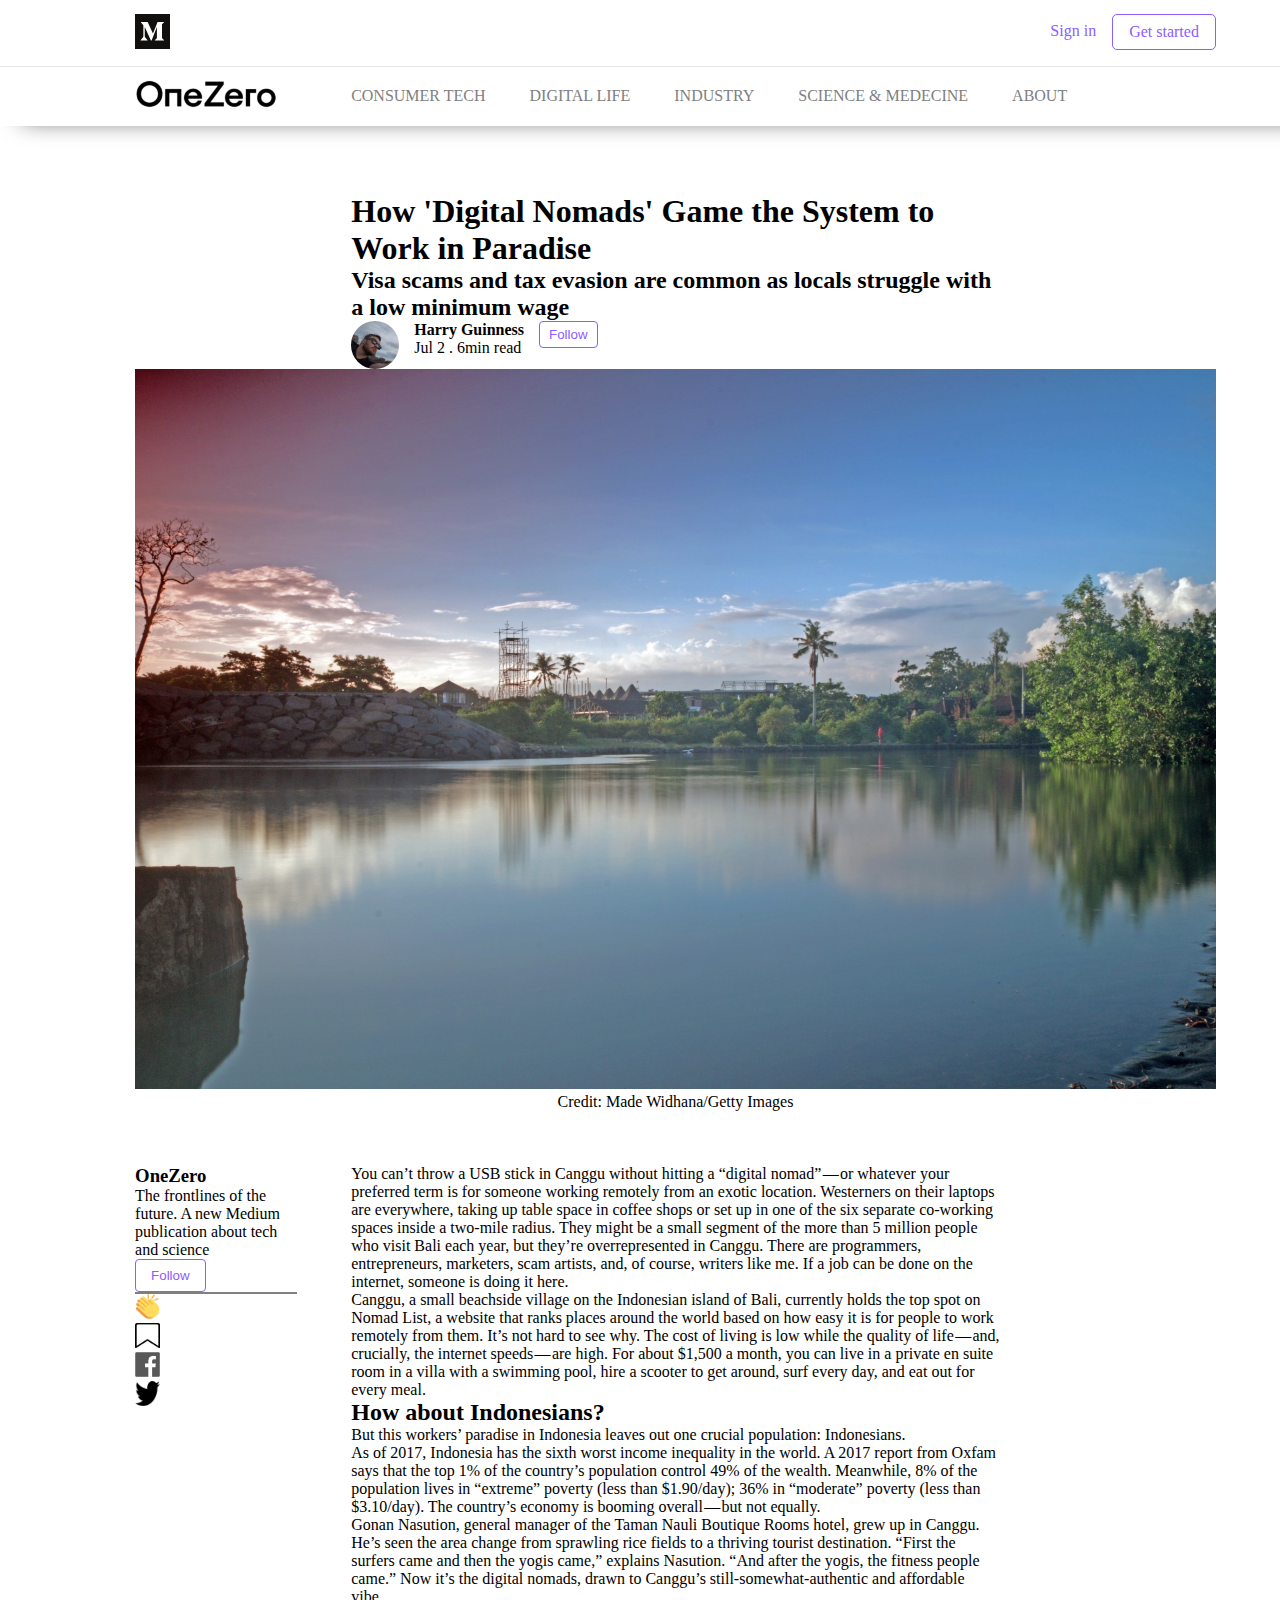
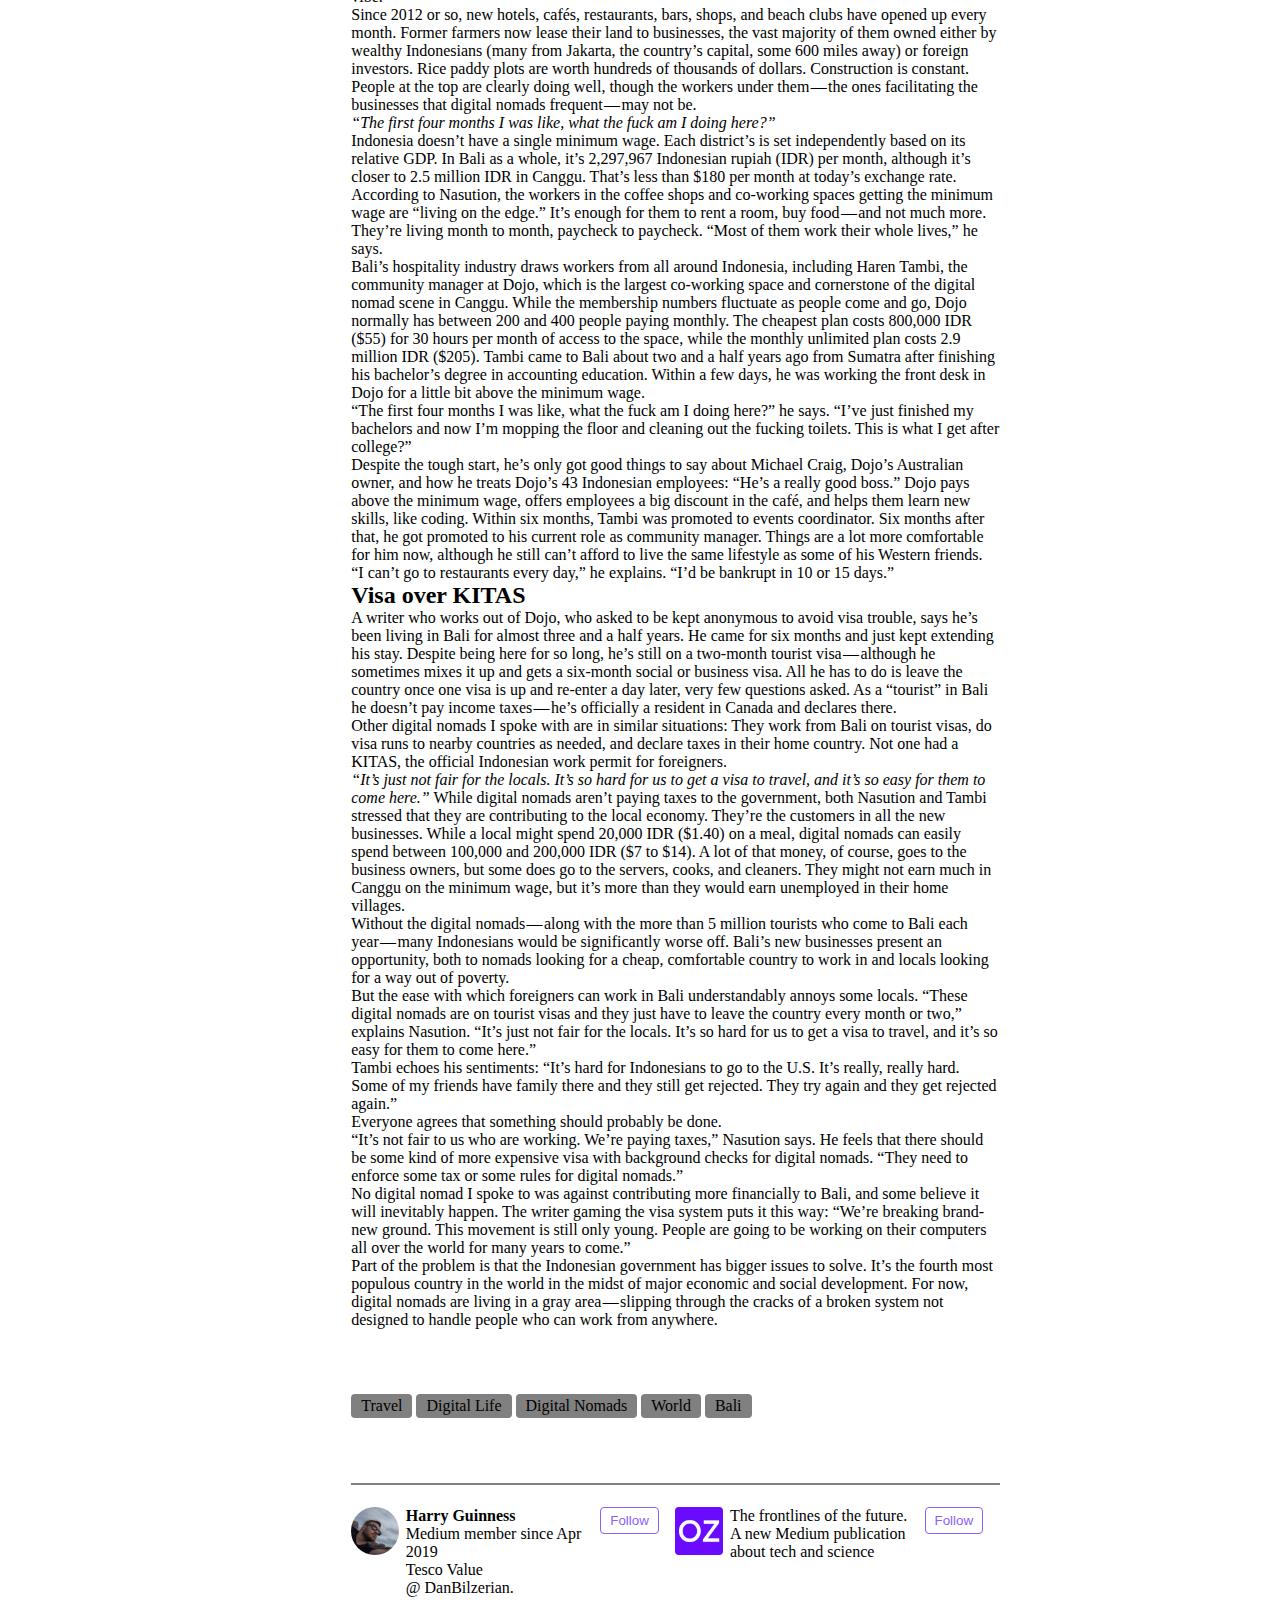
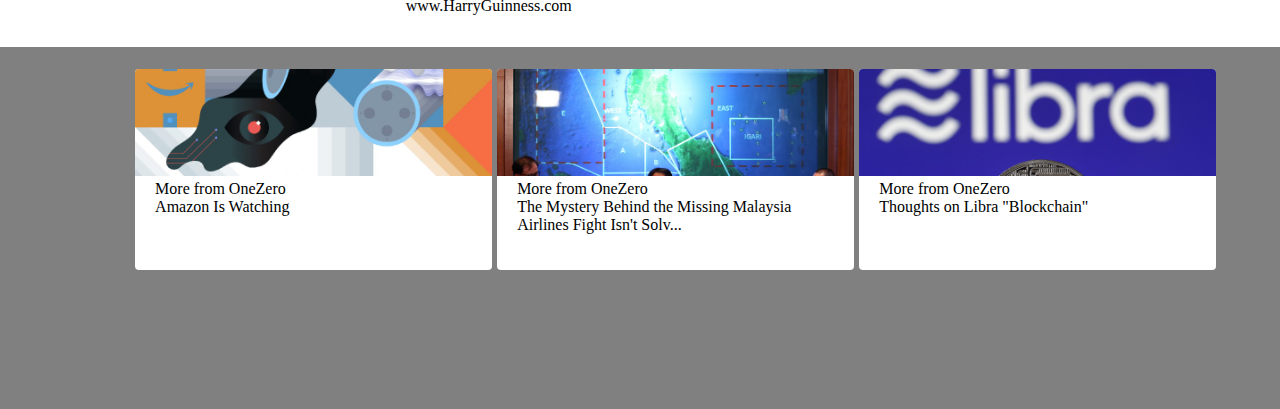
==== commit 96cbe5bb: "fourth commit" ====
--- a/index.html
+++ b/index.html
@@ -8,13 +8,13 @@
 <body>
 	<!-- MENU 1 -->
 	<div id="nav1">
-		<img src="img/medium.svg" width="35px" height="35px" style="margin-left: 10%;">
+		<img src="img/medium.svg" width="35px">
 		<a class="nav1-1" href="#">Get started</a>
 		<a class="nav1-2" href="#">Sign in</a>
 	</div>
 	<!-- MENU 2 -->
 	<nav>
-		<img src="img/onezero.png" width="142px" height="36px" style="margin: 0.5% 4% 0% 10%;float:left">
+		<img src="img/onezero.png" width="142px" style="margin: 0.5% 4% 0% 10%;float:left">
 		<ul id="nav2">
 			<li class="nav2-1"><a href="#">CONSUMER TECH</a></li>
 			<li class="nav2-1"><a href="#">DIGITAL LIFE</a></li>
@@ -45,7 +45,7 @@
 			<div id="section2">
 				<figure>
 					<img src="img/paradise.jpeg">
-					<figcaption>Credit: Made Widhana/Getty Images</figcaption>
+					<figcaption style="text-align: center;">Credit: Made Widhana/Getty Images</figcaption>
 				</figure>
 			</div>
 		</section>
@@ -54,7 +54,8 @@
 			<div id="section3">
 				<div id="section3-1">
 				<h3>OneZero</h3>
-				<p>The frontlines of the future. A new Medium publication about tech and science</p>	
+				<p>The frontlines of the future. A new Medium publication about tech and science</p>
+				<button id="button">Follow</button>
 				</div>
 				<div id="section3-2">
 					<img src="img/clap.png"><br/>
@@ -128,31 +129,40 @@
 		<section>
 			<div id="section5">
 					<div id="follow2">
-						<img src="img/harry.jpeg">
+						<img src="img/harry.jpeg" style="border-radius: 50%;">
 						<div id="follow2-1">
 							<h4>Harry Guinness</h4>
 							<p>Medium member since Apr 2019</p>
 							<p>Tesco Value <br/> @ DanBilzerian. <br/> www.HarryGuinness.com</p>
 						</div>
+						<button>Follow</button>
 					</div>
 					<div id="follow2">
-						<img src="img/oz.png">
+						<img src="img/oz.png" style="border-radius: 4px;">
 						<div id="follow2-1">
 							<p>The frontlines of the future. A new Medium publication about tech and science</p>
 						</div>
+						<button>Follow</button>
 					</div>
 			</div>
 		</section>
-		<!-- SECTION 6 -->
-		<section>
-			<div id="section6">
-			</div>
-		</section>
-
 	</div>
 	<!-- FOOTER -->
 	<footer>
-		<p>Indonesia doesn’t have a single minimum wage. Each district’s is set independently based on its relative GDP. In Bali as a whole, it’s 2,297,967 Indonesian rupiah (IDR) per month, although it’s closer to 2.5 million IDR in Canggu. That’s less than $180 per month at today’s exchange rate. According to Nasution, the workers in the coffee shops and co-working spaces getting the minimum wage are “living on the edge.” It’s enough for them to rent a room, buy food — and not much more. They’re living month to month, paycheck to paycheck. “Most of them work their whole lives,” he says.</p>
+		<div id="section6">
+				<div class="foot1">
+					<figure><img src="img/amazon.jpeg"></figure>
+					<figcaption>More from OneZero <br/> Amazon Is Watching</figcaption>
+				</div>
+				<div class="foot2">
+					<figure><img src="img/malaysia.jpeg"></figure>
+					<figcaption>More from OneZero <br/>The Mystery Behind the Missing Malaysia Airlines Fight Isn't Solv...</figcaption>
+				</div>
+				<div class="foot3">
+					<figure><img src="img/libra.jpeg"></figure>
+					<figcaption>More from OneZero <br/>Thoughts on Libra "Blockchain"</figcaption>
+				</div>
+		</div>
 	</footer>
 </body>
 </html>--- a/css/style.css
+++ b/css/style.css
@@ -15,8 +15,9 @@
 /* MENU */
 
 #nav1{
-	border-bottom: 2px solid grey;
-	padding: 1%;
+	padding: 1% 0;
+	width:80%;
+	margin-left:10%;
 }
 	.nav1-1, .nav1-2{
 		float:right;
@@ -27,19 +28,31 @@
 	}
 	.nav1-1{
 		border: rgba(140, 93, 255, 1) 1px solid;
-		margin-right: 10%;
 	}
+		.nav1-1:hover{
+			color:white;
+			background-color:rgba(140, 93, 255, 1);
+		}
+		.nav1-2:hover{
+			color: purple;
+		}
 #nav2{
-	box-shadow: 0px 2px 4px grey;
+
+	border-top: 1px solid rgba(0, 0, 0, 0.1);
+	box-shadow: 2px 13px 24px -20px rgba(0,0,0,0.75);
 	padding: 1.5%;
 }
 	.nav2-1{
 		display: inline-block;
+		padding: 0 20px;
 	}
 		.nav2-1 a{	
 			text-decoration: none;
 			color: grey;
 		}
+			.nav2-1 a:hover{
+				color:black;
+			}
 
 /* SECTION 1 */
 
@@ -56,18 +69,16 @@
 	}
 	#follow1-1{
 		float:left;
+		padding: 0 15px;
 	}
 /* SECTION 2 */
 
 div#section2 img{
 	width: 100%;
 }
-figcaption{
-	text-align: center;
-}
 /* SECTION 3 */
 div#section3{
-	width: 23%;
+	width: 15%;
 	float: left;
 	margin-top: 5%;
 }
@@ -81,8 +92,8 @@
 	}
 /* SECTION 4 */
 div#section4{
-	width: 50%;
-	margin: 5% 0% 0% 25%;
+	width: 60%;
+	margin: 5% 0% 0% 20%;
 	border-bottom: 2px solid grey;
 
 }
@@ -99,8 +110,8 @@
 /* SECTION 5 */
 div#section5{
 	margin-top: 2%;
-	margin-left: 25%;
-	width: 50%;
+	margin-left: 20%;
+	width: 60%;
 }
 #follow2{
 	width: 50%;
@@ -109,21 +120,75 @@
 	#follow2 img{
 		width: 48px;
 		height: 48px;
-		border-radius: 50%;
 		float:left;
 	}
 	#follow2-1{
 		float:left;
-		width: 60%;
-		border: red 2px solid;
+		width: 58%;
+		border-radius: 4px;
+		padding: 0 2%;
 	}
 /* SECTION 6 */
+
 div#section6{
+	width: 80%;
+	margin-left: 10%;
 }
-/* MOT CLE */
-
 footer{
 	margin-top: 12%;
 	background-color: grey;
-	min-height: 50%;
-}+	padding-bottom: 10%;
+}
+	.foot1{
+		width: 33%;
+		float:left;
+	}
+	.foot2{
+		width: 33%;
+		display: inline-block;
+		margin-left: 0.5%;
+		padding-bottom: 3.335%;
+	}
+	.foot3{
+		width: 33%;
+		float: right;
+		border-radius: 4px;
+	}
+
+		.foot1, .foot2, .foot3 {
+		border-radius: 4px;
+		overflow: hidden;
+		margin-top: 2%;
+		background-color: white;
+		}
+		.foot1, .foot3{
+			padding-bottom: 5%;
+		}
+		.foot1 img, .foot2 img, .foot3 img{
+		width: 100%;
+		}
+figcaption{
+	padding: 0 20px;
+}
+
+	
+
+
+
+
+button{
+  	color: rgba(140, 93, 255, 1);
+  	background-color: white;
+
+  	padding: 5px 9px;
+  	border: rgba(140, 93, 255, 1) 1px solid;
+ 	border-radius: 4px;
+  	cursor: pointer;
+}
+	button:hover{
+		background-color: rgba(140, 93, 255, 1);
+		color: white;
+	}
+	#button{
+		padding: 8px 15px;
+	}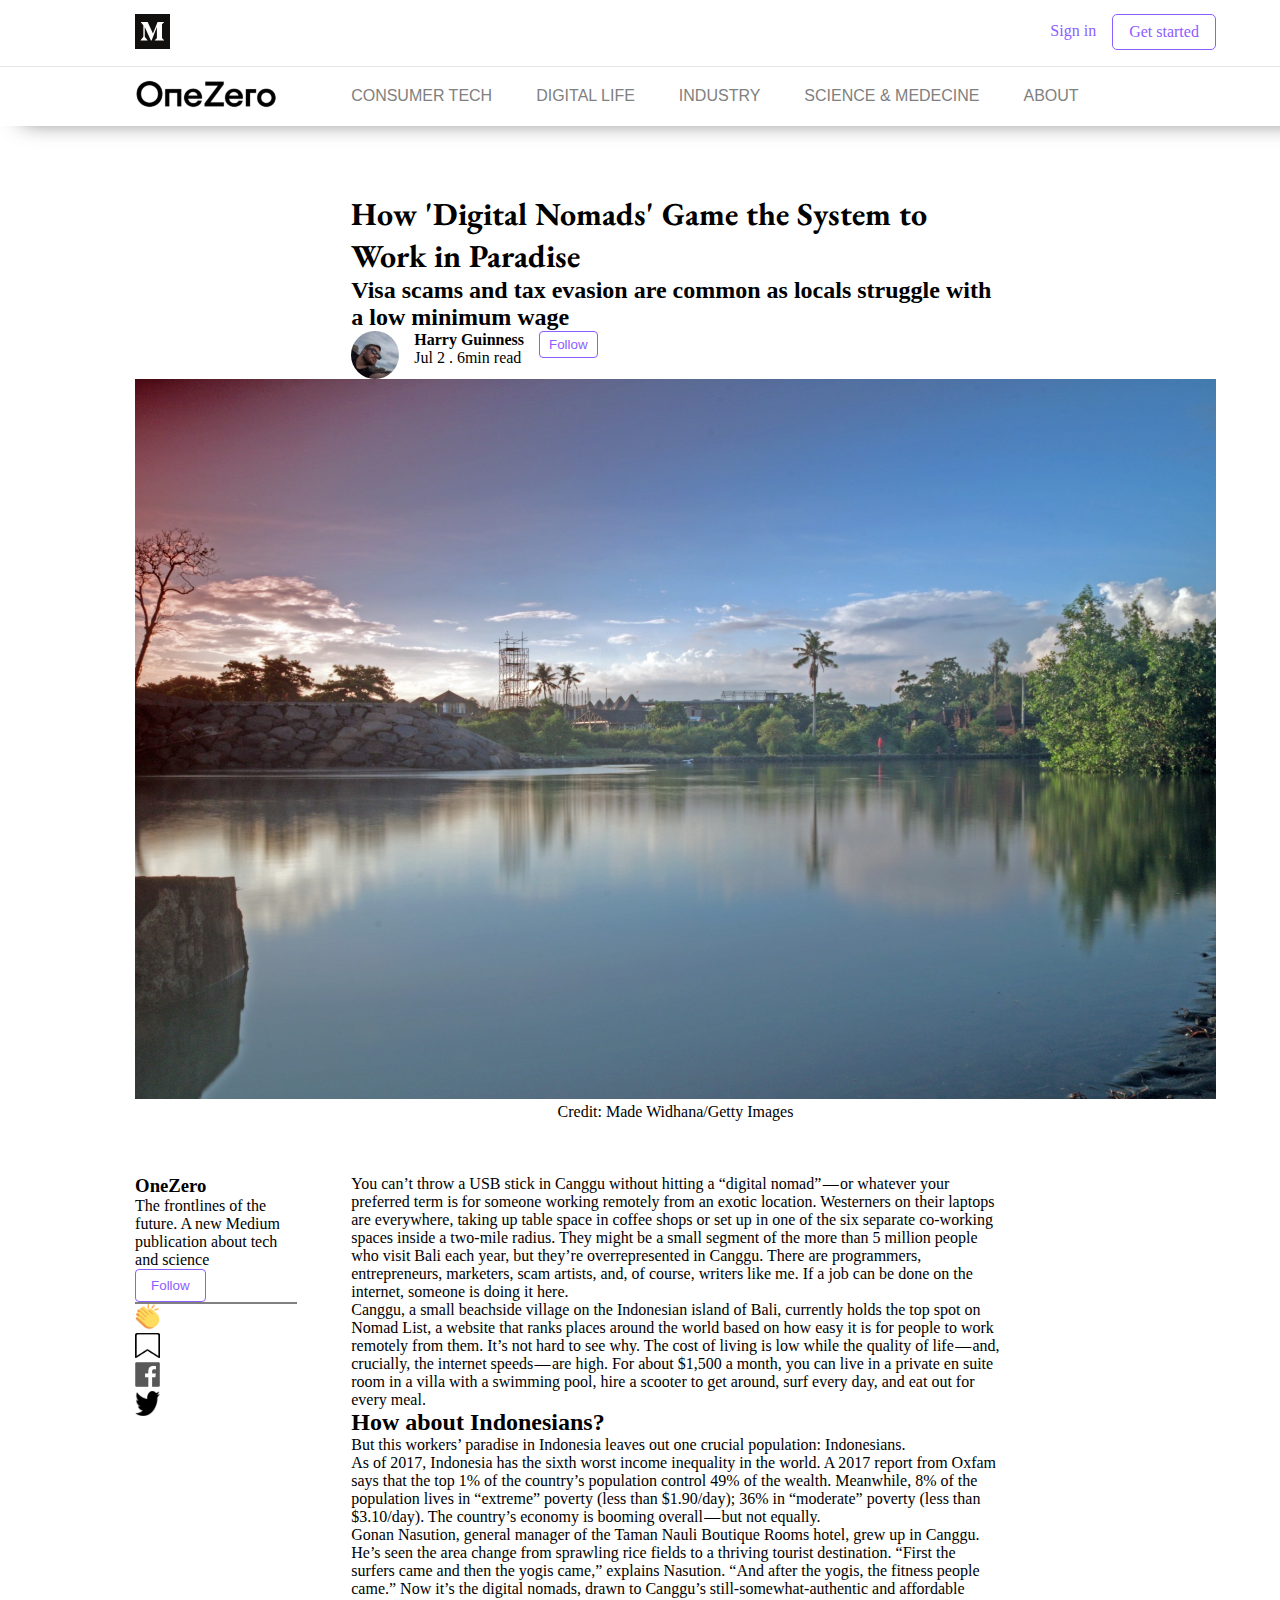
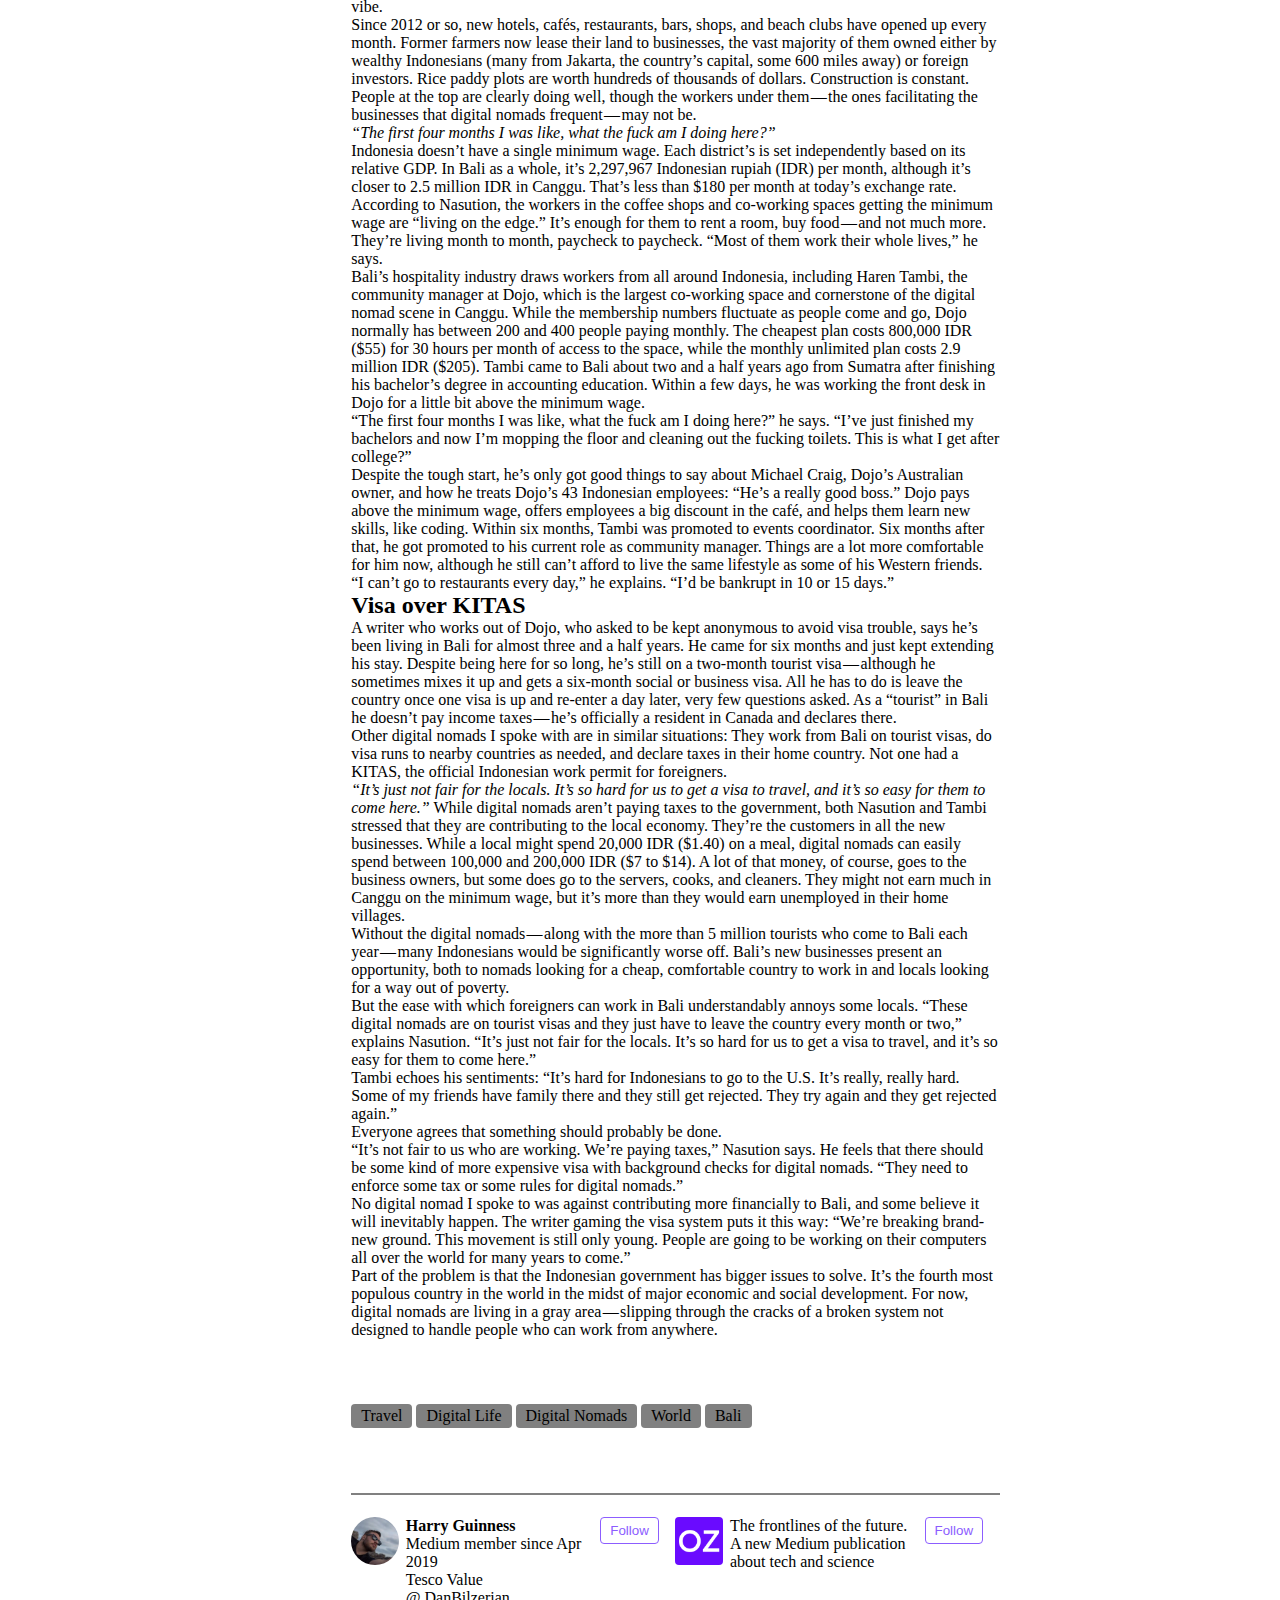
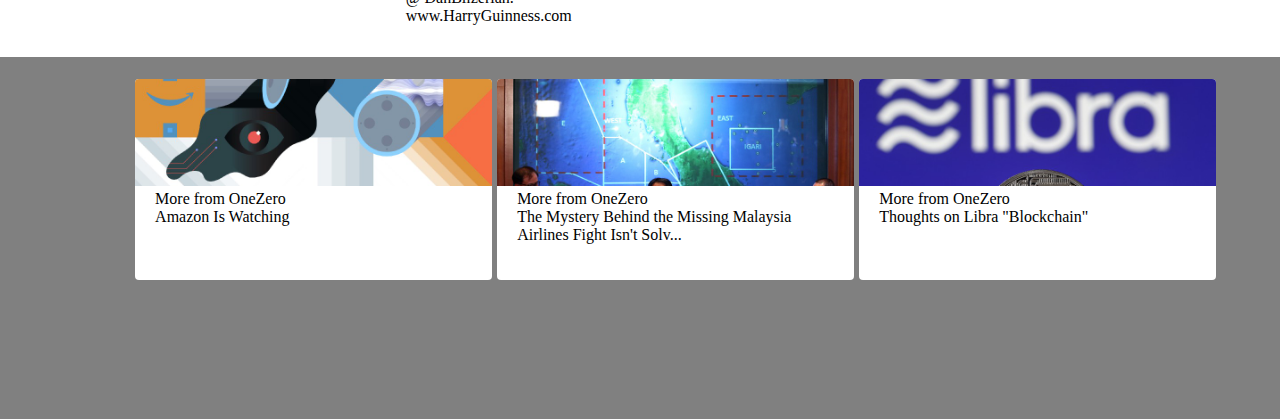
==== commit 2d58917e: "Fifth commit" ====
--- a/index.html
+++ b/index.html
@@ -3,6 +3,8 @@
 <head>
 	<meta charset="utf-8">
 	<link rel="stylesheet" type="text/css" href="css/style.css">
+	<link href="https://fonts.googleapis.com/css?family=EB+Garamond&display=swap" rel="stylesheet">
+
 	<title>One Zero</title>
 </head>
 <body>
--- a/css/style.css
+++ b/css/style.css
@@ -12,6 +12,9 @@
 	margin: 5% 0% 1% 10%;
 }
 
+h1{
+	font-family: 'EB Garamond', serif;
+}
 /* MENU */
 
 #nav1{
@@ -49,6 +52,7 @@
 		.nav2-1 a{	
 			text-decoration: none;
 			color: grey;
+			font-family: Ubuntu, sans-serif;
 		}
 			.nav2-1 a:hover{
 				color:black;
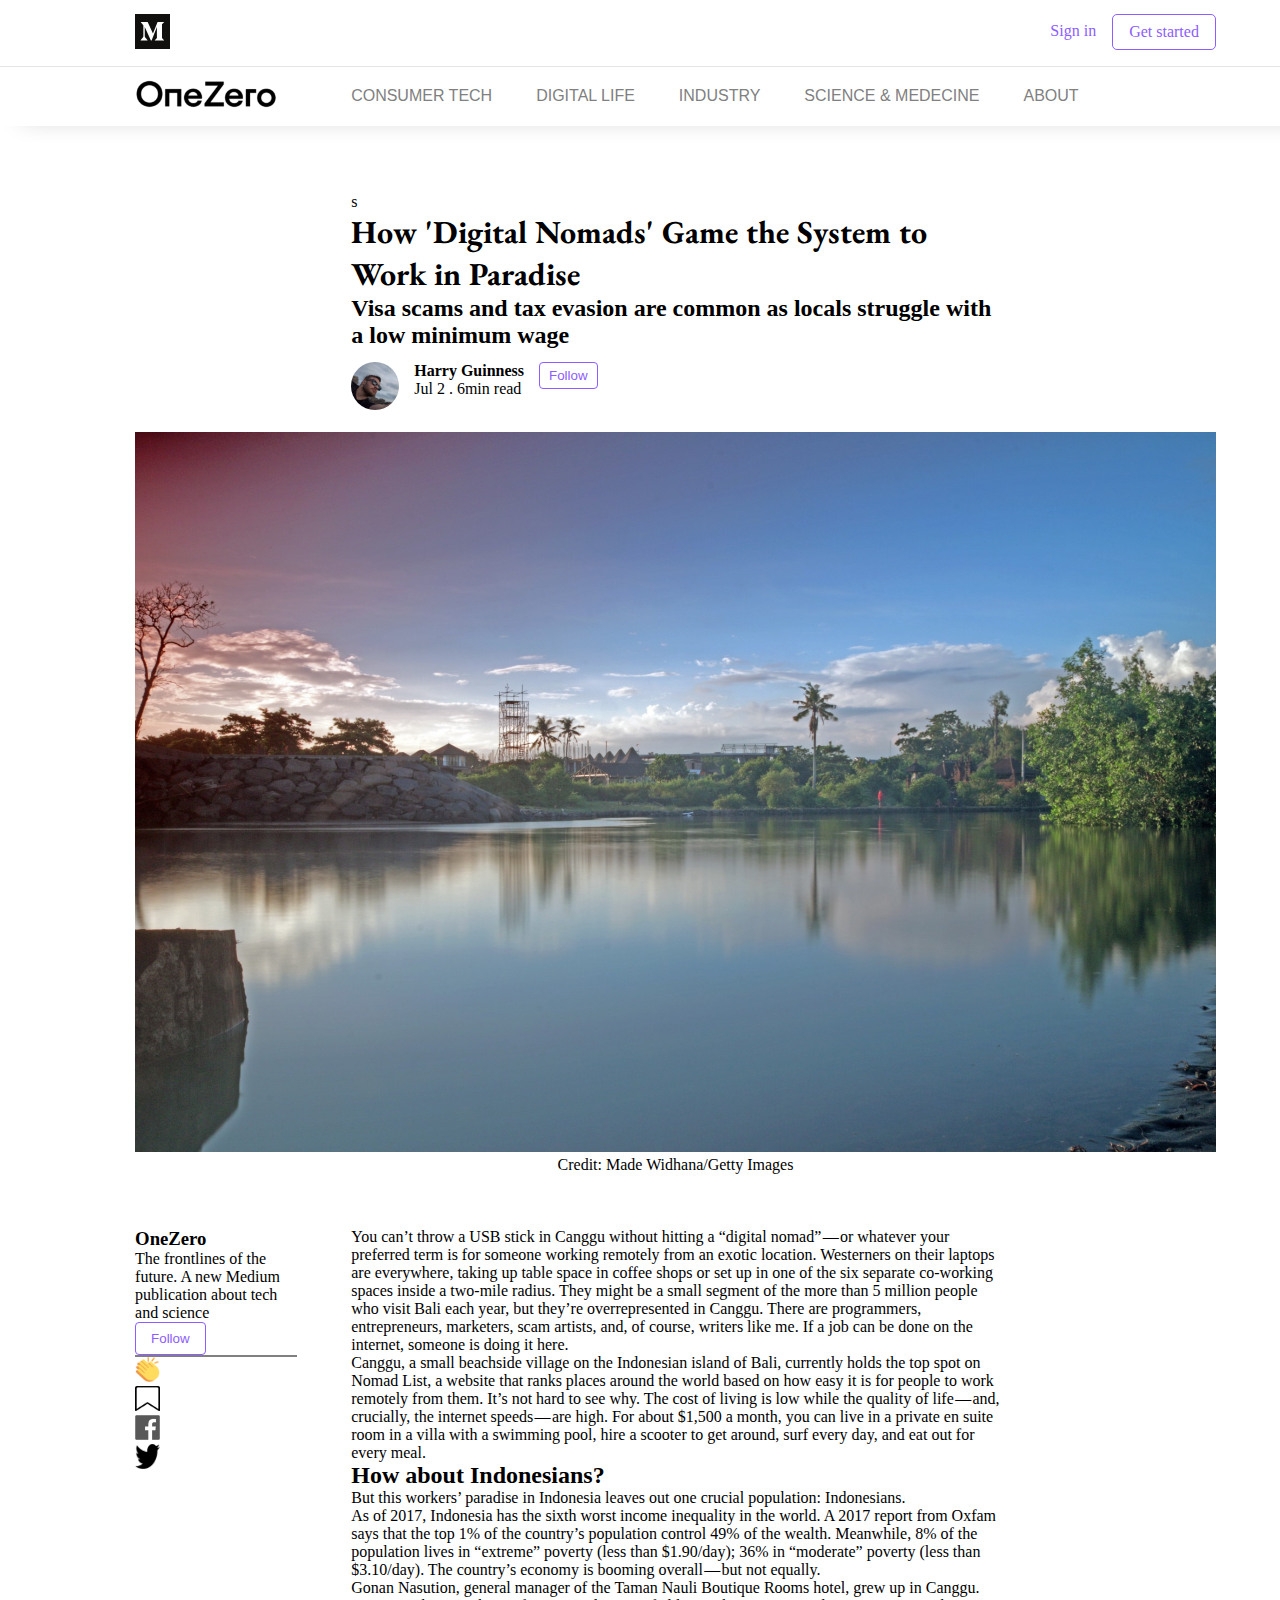
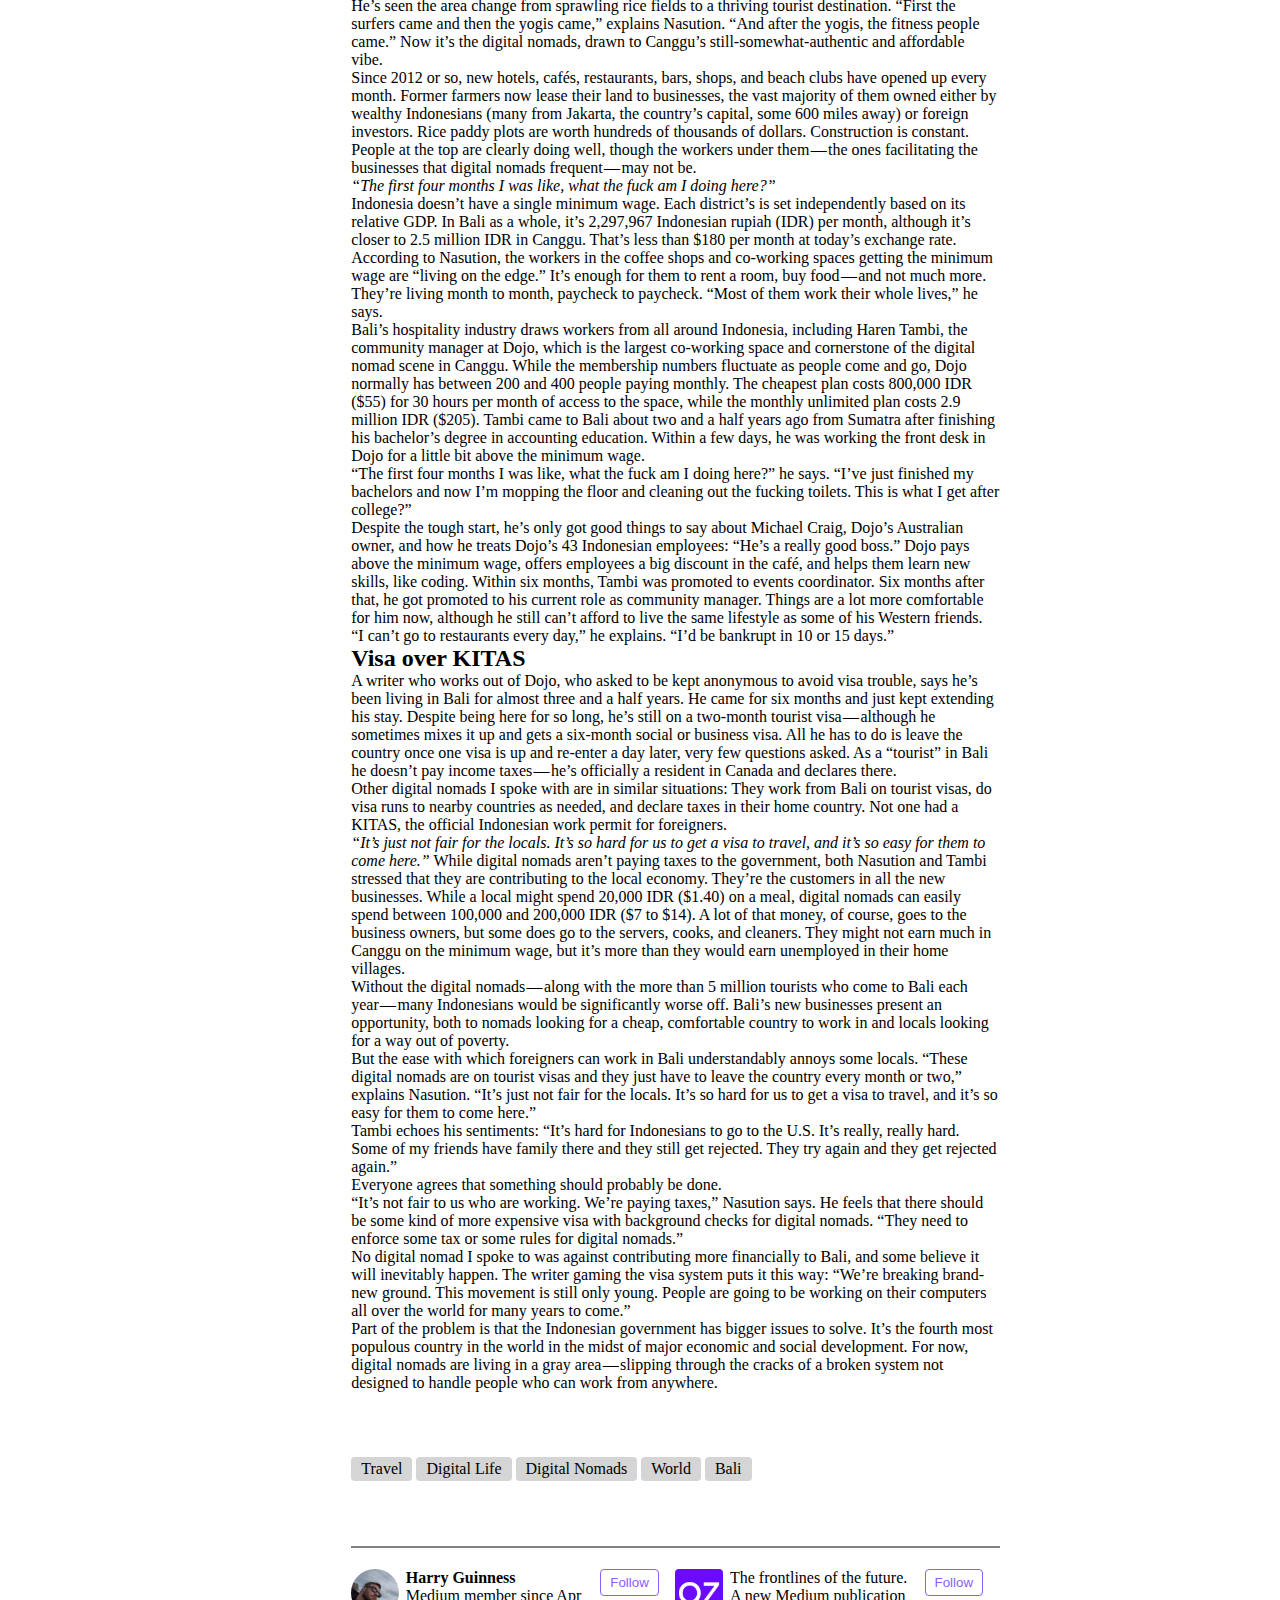
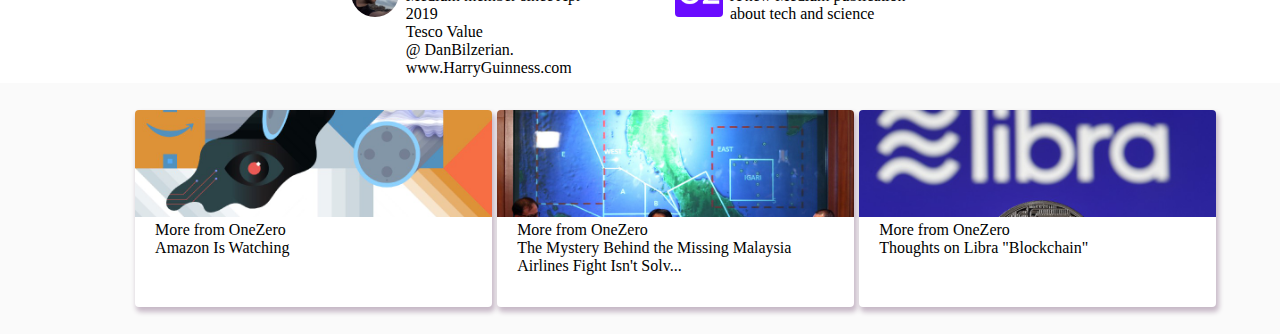
==== commit e100764c: "sixth commit" ====
--- a/index.html
+++ b/index.html
@@ -10,13 +10,13 @@
 <body>
 	<!-- MENU 1 -->
 	<div id="nav1">
-		<img src="img/medium.svg" width="35px">
+		<a href=""><img src="img/medium.svg" width="35px"></a>
 		<a class="nav1-1" href="#">Get started</a>
 		<a class="nav1-2" href="#">Sign in</a>
 	</div>
 	<!-- MENU 2 -->
 	<nav>
-		<img src="img/onezero.png" width="142px" style="margin: 0.5% 4% 0% 10%;float:left">
+		<a href=""><img src="img/onezero.png" width="142px" style="margin: 0.5% 4% 0% 10%;float:left"></a>
 		<ul id="nav2">
 			<li class="nav2-1"><a href="#">CONSUMER TECH</a></li>
 			<li class="nav2-1"><a href="#">DIGITAL LIFE</a></li>
@@ -28,7 +28,7 @@
 	<div id="all">
 		<!-- SECTION 1 -->
 		<section>
-			<div id="section1">
+			<div id="section1">s
 				<h1>How 'Digital Nomads' Game the System to Work in Paradise</h1>
 				<h2>Visa scams and tax evasion are common as locals struggle with a low minimum wage</h2>
 					<div id="follow1">
@@ -153,15 +153,15 @@
 	<footer>
 		<div id="section6">
 				<div class="foot1">
-					<figure><img src="img/amazon.jpeg"></figure>
+					<figure><a href=""><img src="img/amazon.jpeg"></a></figure>
 					<figcaption>More from OneZero <br/> Amazon Is Watching</figcaption>
 				</div>
 				<div class="foot2">
-					<figure><img src="img/malaysia.jpeg"></figure>
+					<figure><a href=""><img src="img/malaysia.jpeg"></a></figure>
 					<figcaption>More from OneZero <br/>The Mystery Behind the Missing Malaysia Airlines Fight Isn't Solv...</figcaption>
 				</div>
 				<div class="foot3">
-					<figure><img src="img/libra.jpeg"></figure>
+					<figure><a href=""><img src="img/libra.jpeg"></a></figure>
 					<figcaption>More from OneZero <br/>Thoughts on Libra "Blockchain"</figcaption>
 				</div>
 		</div>
--- a/css/style.css
+++ b/css/style.css
@@ -20,7 +20,7 @@
 #nav1{
 	padding: 1% 0;
 	width:80%;
-	margin-left:10%;
+	margin: auto;
 }
 	.nav1-1, .nav1-2{
 		float:right;
@@ -42,7 +42,7 @@
 #nav2{
 
 	border-top: 1px solid rgba(0, 0, 0, 0.1);
-	box-shadow: 2px 13px 24px -20px rgba(0,0,0,0.75);
+	box-shadow: 2px 13px 24px -20px rgb(200, 200,200);
 	padding: 1.5%;
 }
 	.nav2-1{
@@ -62,23 +62,28 @@
 
 div#section1{
 	width: 60%;
-	margin-left: 20%;
+	margin: auto;
 }
 
-	#follow1 img{
-		width: 48px;
-		height: 48px;
-		border-radius: 50%;
-		float:left;
+	#follow1{
+		margin-top: 2%;
 	}
-	#follow1-1{
-		float:left;
-		padding: 0 15px;
-	}
+
+		#follow1 img{
+			width: 48px;
+			height: 48px;
+			border-radius: 50%;
+			float:left;
+		}
+		#follow1-1{
+			float:left;
+			padding: 0 15px;
+		}
 /* SECTION 2 */
 
 div#section2 img{
 	width: 100%;
+	margin-top: 2%;
 }
 /* SECTION 3 */
 div#section3{
@@ -97,7 +102,8 @@
 /* SECTION 4 */
 div#section4{
 	width: 60%;
-	margin: 5% 0% 0% 20%;
+	margin: auto;
+	margin-top: 5%;
 	border-bottom: 2px solid grey;
 
 }
@@ -108,13 +114,16 @@
 	.mot_cle{
 		display:inline-block;
 		padding: 3px 10px;
-		background-color: grey;
+		background-color: #D5D5D5;
 		border-radius: 4px;
+		}
+		.mot_cle:hover{
+			background-color: grey;
+			cursor: pointer;
 		}
 /* SECTION 5 */
 div#section5{
-	margin-top: 2%;
-	margin-left: 20%;
+	margin: 2% auto;
 	width: 60%;
 }
 #follow2{
@@ -134,48 +143,37 @@
 	}
 /* SECTION 6 */
 
-div#section6{
-	width: 80%;
-	margin-left: 10%;
-}
-footer{
-	margin-top: 12%;
-	background-color: grey;
-	padding-bottom: 10%;
-}
-	.foot1{
-		width: 33%;
-		float:left;
-	}
-	.foot2{
-		width: 33%;
-		display: inline-block;
-		margin-left: 0.5%;
-		padding-bottom: 3.335%;
-	}
-	.foot3{
-		width: 33%;
-		float: right;
-		border-radius: 4px;
-	}
-
-		.foot1, .foot2, .foot3 {
-		border-radius: 4px;
-		overflow: hidden;
-		margin-top: 2%;
-		background-color: white;
-		}
-		.foot1, .foot3{
-			padding-bottom: 5%;
-		}
-		.foot1 img, .foot2 img, .foot3 img{
-		width: 100%;
-		}
 figcaption{
 	padding: 0 20px;
 }
 
-	
+footer{
+	background:rgb(250, 250, 250); margin-top: 10%;
+}
+
+div#section6{
+	padding: 2% 0;
+	display:flex;
+	width: 80%;
+	margin: auto;
+}		
+		.foot1, .foot2, .foot3{
+			border-radius: 4px;
+			overflow:hidden;
+			background-color: white;
+			width: 33%;
+			padding-bottom: 3%;
+			box-shadow: 2px 4px 5px 1px rgba(199,185,199,1);
+
+		}
+		.foot2{
+			margin: 0 0.5%;
+		}
+		.foot1 img, .foot2 img, .foot3 img{
+		width: 100%;
+
+	}
+
 
 
 
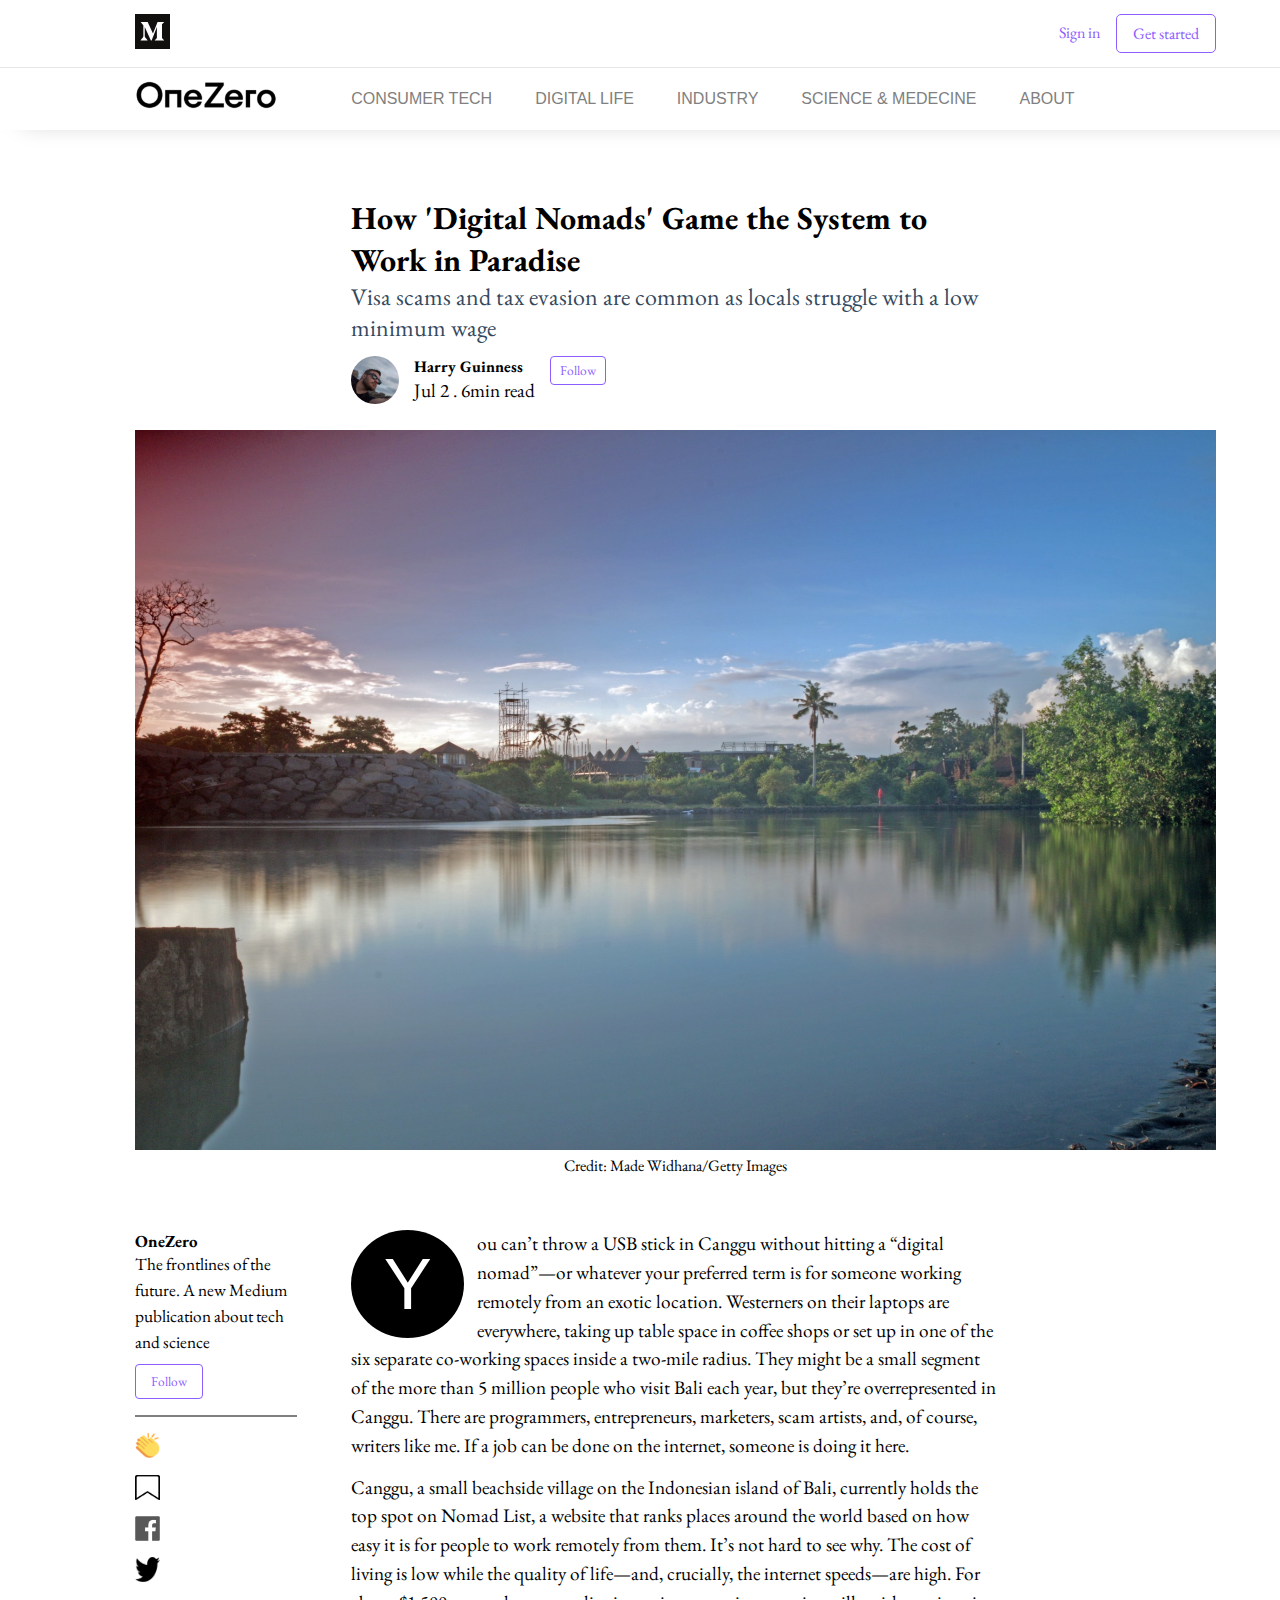
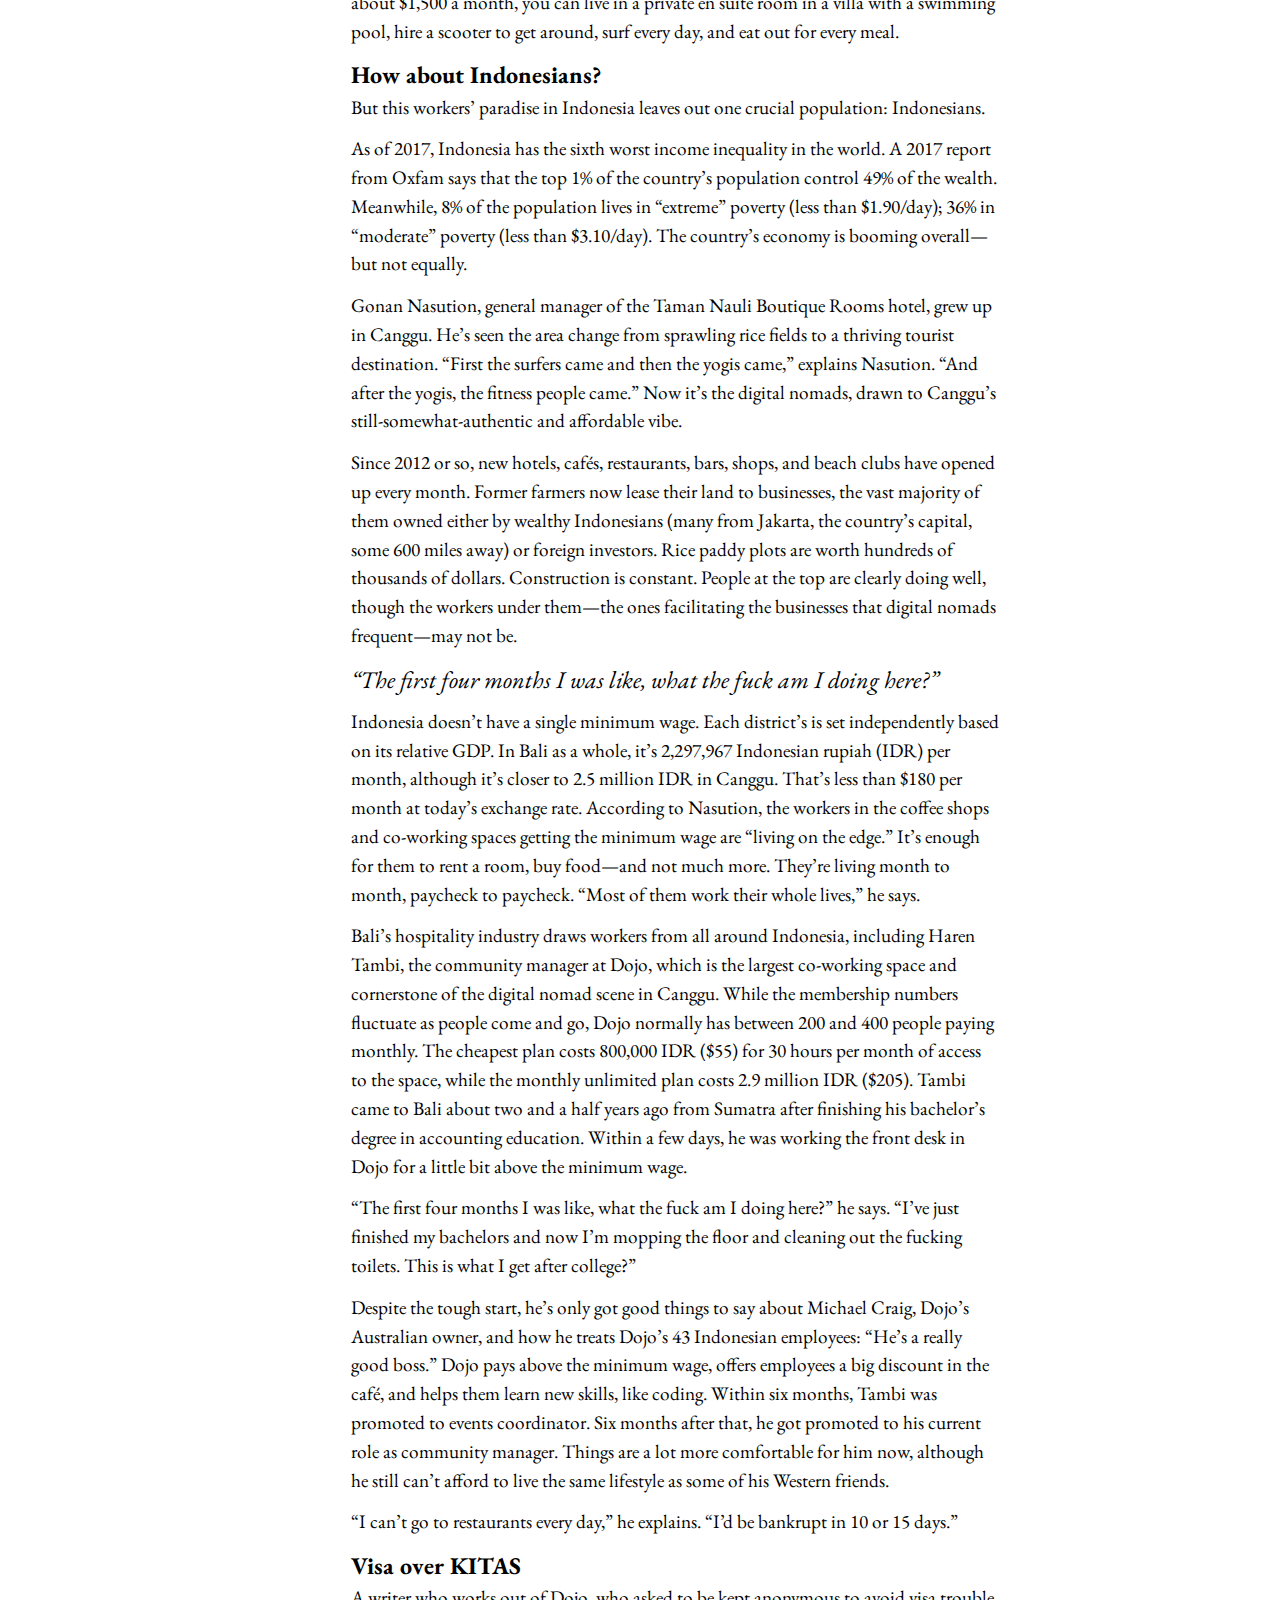
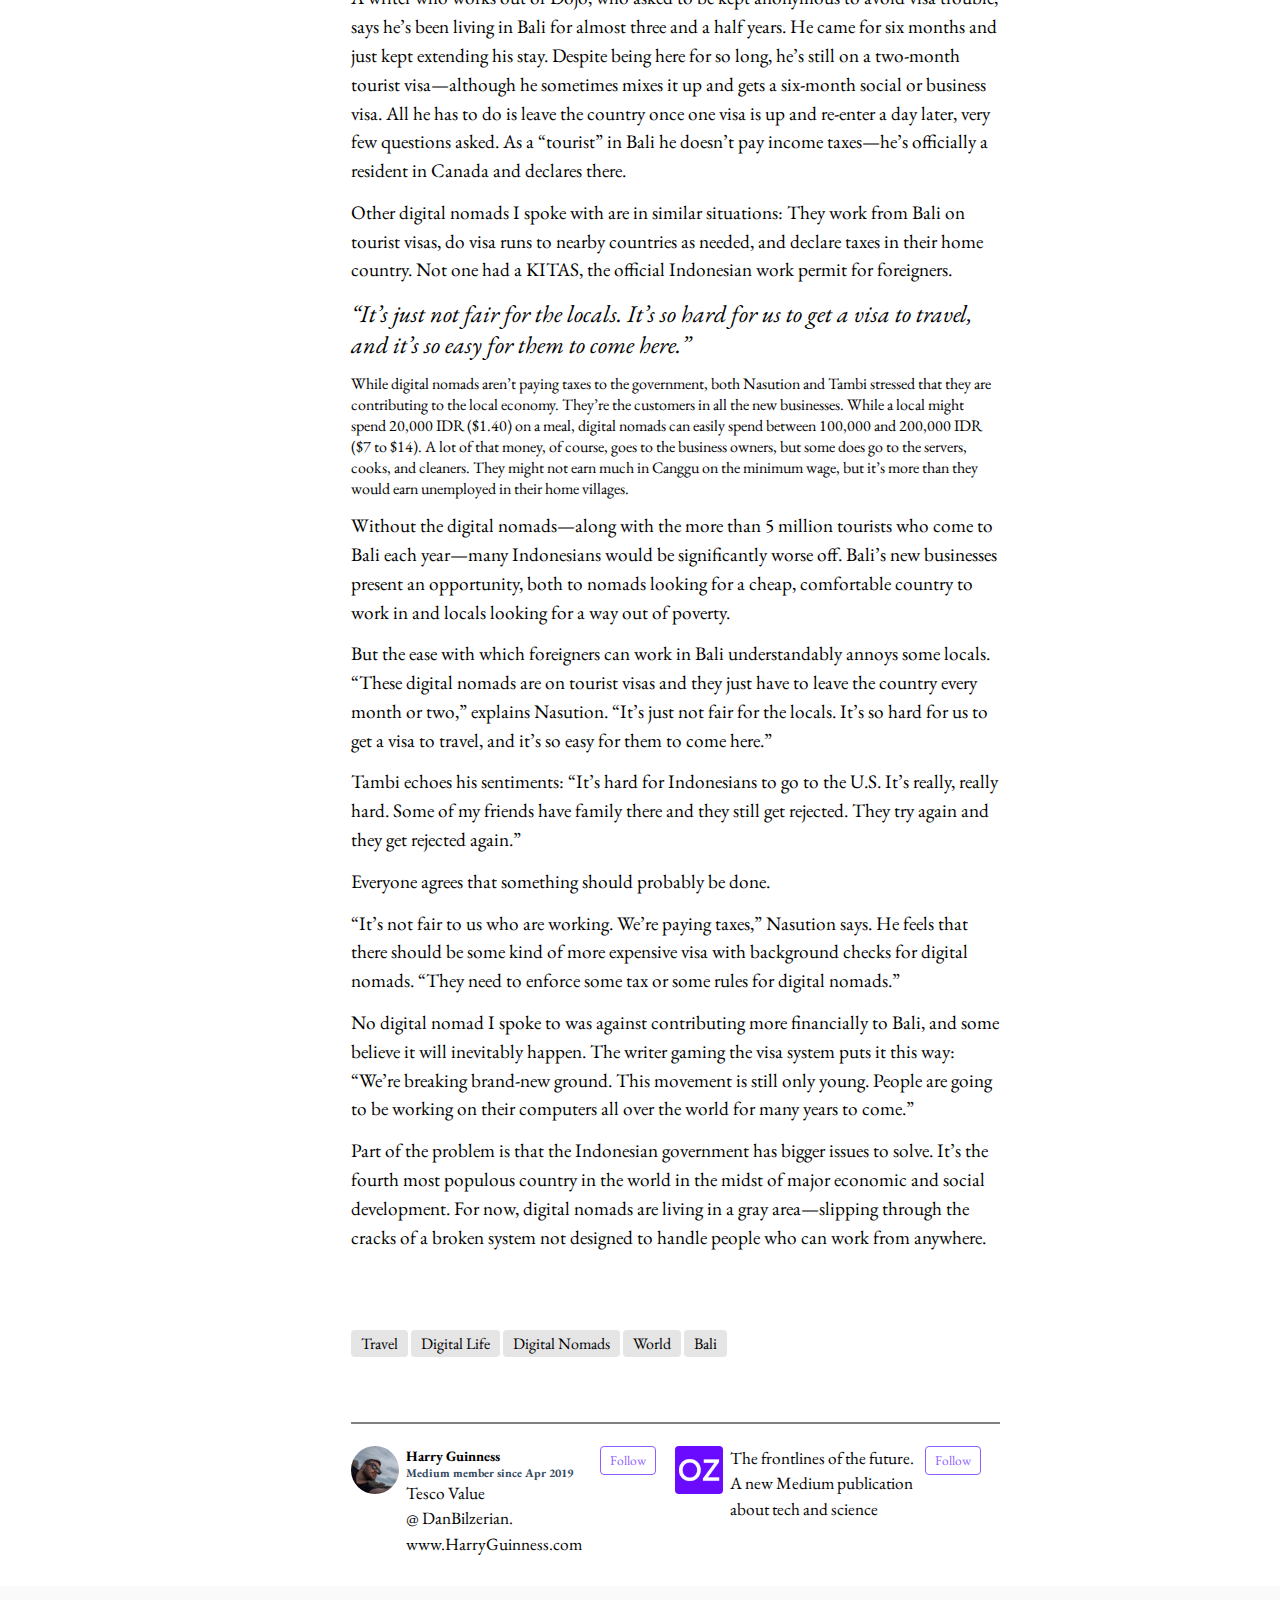
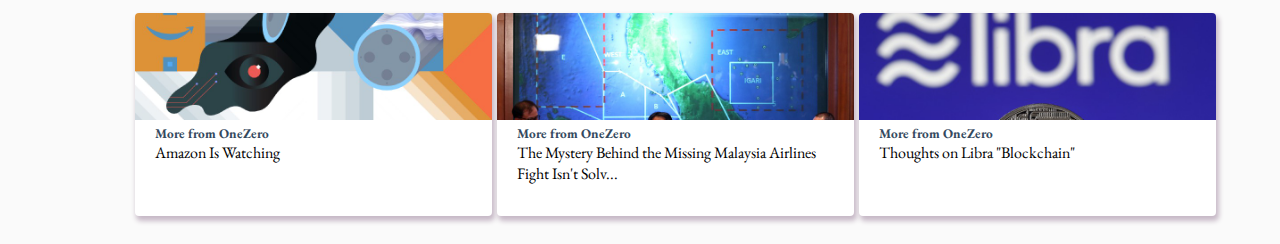
==== commit 0c399b31: "seventh commit" ====
--- a/index.html
+++ b/index.html
@@ -28,7 +28,7 @@
 	<div id="all">
 		<!-- SECTION 1 -->
 		<section>
-			<div id="section1">s
+			<div id="section1">
 				<h1>How 'Digital Nomads' Game the System to Work in Paradise</h1>
 				<h2>Visa scams and tax evasion are common as locals struggle with a low minimum wage</h2>
 					<div id="follow1">
@@ -60,17 +60,17 @@
 				<button id="button">Follow</button>
 				</div>
 				<div id="section3-2">
-					<img src="img/clap.png"><br/>
-					<img src="img/bookmark.png"><br/>
-					<img src="img/facebook.png"><br/>
-					<img src="img/twitter.png"><br/>
+					<a href="#"><img src="img/clap.png"></a>
+					<a href="#"><img src="img/bookmark.png"></a>
+					<a href="#"><img src="img/facebook.png"></a>
+					<a href="#"><img src="img/twitter.png"></a>
 				</div>
 			</div>
 		</section>
 		<!-- SECTION 4 -->
 		<section>
 			<div id="section4">
-				<p>You can’t throw a USB stick in Canggu without hitting a “digital nomad” — or whatever your preferred term is for someone working remotely from an exotic location. Westerners on their laptops are everywhere, taking up table space in coffee shops or set up in one of the six separate co-working spaces inside a two-mile radius. They might be a small segment of the more than 5 million people who visit Bali each year, but they’re overrepresented in Canggu. There are programmers, entrepreneurs, marketers, scam artists, and, of course, writers like me. If a job can be done on the internet, someone is doing it here.</p>
+				<span id="letter">Y</span><p>ou can’t throw a USB stick in Canggu without hitting a “digital nomad” — or whatever your preferred term is for someone working remotely from an exotic location. Westerners on their laptops are everywhere, taking up table space in coffee shops or set up in one of the six separate co-working spaces inside a two-mile radius. They might be a small segment of the more than 5 million people who visit Bali each year, but they’re overrepresented in Canggu. There are programmers, entrepreneurs, marketers, scam artists, and, of course, writers like me. If a job can be done on the internet, someone is doing it here.</p>
 
 				<p>Canggu, a small beachside village on the Indonesian island of Bali, currently holds the top spot on Nomad List, a website that ranks places around the world based on how easy it is for people to work remotely from them. It’s not hard to see why. The cost of living is low while the quality of life — and, crucially, the internet speeds — are high. For about $1,500 a month, you can live in a private en suite room in a villa with a swimming pool, hire a scooter to get around, surf every day, and eat out for every meal.</p>
 
@@ -84,7 +84,7 @@
 
 				<p>Since 2012 or so, new hotels, cafés, restaurants, bars, shops, and beach clubs have opened up every month. Former farmers now lease their land to businesses, the vast majority of them owned either by wealthy Indonesians (many from Jakarta, the country’s capital, some 600 miles away) or foreign investors. Rice paddy plots are worth hundreds of thousands of dollars. Construction is constant. People at the top are clearly doing well, though the workers under them — the ones facilitating the businesses that digital nomads frequent — may not be.</p>
 
-				<i>“The first four months I was like, what the fuck am I doing here?”</i>
+				<blockquote>“The first four months I was like, what the fuck am I doing here?”</blockquote>
 
 				<p>Indonesia doesn’t have a single minimum wage. Each district’s is set independently based on its relative GDP. In Bali as a whole, it’s 2,297,967 Indonesian rupiah (IDR) per month, although it’s closer to 2.5 million IDR in Canggu. That’s less than $180 per month at today’s exchange rate. According to Nasution, the workers in the coffee shops and co-working spaces getting the minimum wage are “living on the edge.” It’s enough for them to rent a room, buy food — and not much more. They’re living month to month, paycheck to paycheck. “Most of them work their whole lives,” he says.</p>
 
@@ -102,7 +102,7 @@
 
 				<p>Other digital nomads I spoke with are in similar situations: They work from Bali on tourist visas, do visa runs to nearby countries as needed, and declare taxes in their home country. Not one had a KITAS, the official Indonesian work permit for foreigners.</p>
 
-				<i>“It’s just not fair for the locals. It’s so hard for us to get a visa to travel, and it’s so easy for them to come here.”</i>
+				<blockquote>“It’s just not fair for the locals. It’s so hard for us to get a visa to travel, and it’s so easy for them to come here.”</blockquote>
 
 				While digital nomads aren’t paying taxes to the government, both Nasution and Tambi stressed that they are contributing to the local economy. They’re the customers in all the new businesses. While a local might spend 20,000 IDR ($1.40) on a meal, digital nomads can easily spend between 100,000 and 200,000 IDR ($7 to $14). A lot of that money, of course, goes to the business owners, but some does go to the servers, cooks, and cleaners. They might not earn much in Canggu on the minimum wage, but it’s more than they would earn unemployed in their home villages.</p>
 
@@ -134,7 +134,7 @@
 						<img src="img/harry.jpeg" style="border-radius: 50%;">
 						<div id="follow2-1">
 							<h4>Harry Guinness</h4>
-							<p>Medium member since Apr 2019</p>
+							<h5>Medium member since Apr 2019</h5>
 							<p>Tesco Value <br/> @ DanBilzerian. <br/> www.HarryGuinness.com</p>
 						</div>
 						<button>Follow</button>
@@ -153,16 +153,22 @@
 	<footer>
 		<div id="section6">
 				<div class="foot1">
-					<figure><a href=""><img src="img/amazon.jpeg"></a></figure>
-					<figcaption>More from OneZero <br/> Amazon Is Watching</figcaption>
+					<figure>
+						<a href="#"><img src="img/amazon.jpeg"></a>
+						<figcaption><h5>More from OneZero</h5> Amazon Is Watching</figcaption>
+					</figure>
 				</div>
 				<div class="foot2">
-					<figure><a href=""><img src="img/malaysia.jpeg"></a></figure>
-					<figcaption>More from OneZero <br/>The Mystery Behind the Missing Malaysia Airlines Fight Isn't Solv...</figcaption>
+					<figure>
+						<a href="#"><img src="img/malaysia.jpeg"></a>
+						<figcaption><h5>More from OneZero</h5>The Mystery Behind the Missing Malaysia Airlines Fight Isn't Solv...</figcaption>
+					</figure>
 				</div>
 				<div class="foot3">
-					<figure><a href=""><img src="img/libra.jpeg"></a></figure>
-					<figcaption>More from OneZero <br/>Thoughts on Libra "Blockchain"</figcaption>
+					<figure>
+						<a href="#"><img src="img/libra.jpeg"></a>
+						<figcaption><h5>More from OneZero</h5>Thoughts on Libra "Blockchain"</figcaption>
+					</figure>
 				</div>
 		</div>
 	</footer>
--- a/css/style.css
+++ b/css/style.css
@@ -1,6 +1,7 @@
 * {
 	margin: 0;
 	padding: 0;
+	font-family: 'EB Garamond', serif;
 }
 
 body{
@@ -13,7 +14,16 @@
 }
 
 h1{
-	font-family: 'EB Garamond', serif;
+	font-family:;
+}
+h2{
+	font-family:;
+}
+p{
+	font-family:;
+	line-height: 1.5em;
+	font-size: 1.2em;
+	margin-bottom: 2%;
 }
 /* MENU */
 
@@ -64,7 +74,10 @@
 	width: 60%;
 	margin: auto;
 }
-
+#section1 h2{
+	font-weight: normal;
+	color: #34495e;
+}
 	#follow1{
 		margin-top: 2%;
 	}
@@ -85,19 +98,28 @@
 	width: 100%;
 	margin-top: 2%;
 }
+
+
 /* SECTION 3 */
 div#section3{
 	width: 15%;
 	float: left;
 	margin-top: 5%;
+	font-size: 0.9em;
 }
 	div#section3-1{
+		padding-bottom: 10%;
 		border-bottom: 2px solid grey;
 	}
-
+	div#section3-1 p{
+		margin-bottom: 5%;
+	}
 	div#section3-2 img{
 		width: 25px;
 		height: 25px;
+		margin-top: 10%;
+		display: flex;
+		flex-direction: column;
 	}
 /* SECTION 4 */
 div#section4{
@@ -107,14 +129,33 @@
 	border-bottom: 2px solid grey;
 
 }
-
+	#letter{
+		font-size: 72px;
+		float: left;
+		padding: 2% 5%;
+		background-color: #000;
+		border-radius: 50%;
+		margin-right: 2%;
+		color: white;
+		font-family: Arial,sans-serif;
+	}
+
+blockquote{
+	margin-bottom: 2%;
+	font-size: 1.5em;
+	font-style: italic;
+}
+
+div#section4 h2{
+	margin-bottom: 0.5%;
+}
 #mot_cle{
 	padding: 10% 0%;
 }
 	.mot_cle{
 		display:inline-block;
 		padding: 3px 10px;
-		background-color: #D5D5D5;
+		background-color: #E5E5E5;
 		border-radius: 4px;
 		}
 		.mot_cle:hover{
@@ -125,6 +166,7 @@
 div#section5{
 	margin: 2% auto;
 	width: 60%;
+	font-size: 0.9em;
 }
 #follow2{
 	width: 50%;
@@ -141,6 +183,10 @@
 		border-radius: 4px;
 		padding: 0 2%;
 	}
+
+	#follow2-1 h5{
+		color: #34495e;
+	}
 /* SECTION 6 */
 
 figcaption{
@@ -148,7 +194,7 @@
 }
 
 footer{
-	background:rgb(250, 250, 250); margin-top: 10%;
+	background:rgb(250, 250, 250); margin-top: 12%;
 }
 
 div#section6{
@@ -156,7 +202,8 @@
 	display:flex;
 	width: 80%;
 	margin: auto;
-}		
+	justify-content: space-between;
+}	
 		.foot1, .foot2, .foot3{
 			border-radius: 4px;
 			overflow:hidden;
@@ -166,13 +213,14 @@
 			box-shadow: 2px 4px 5px 1px rgba(199,185,199,1);
 
 		}
-		.foot2{
-			margin: 0 0.5%;
-		}
+
 		.foot1 img, .foot2 img, .foot3 img{
 		width: 100%;
 
 	}
+			#section6 h5{
+				color:#34495e;
+			}
 
 
 
